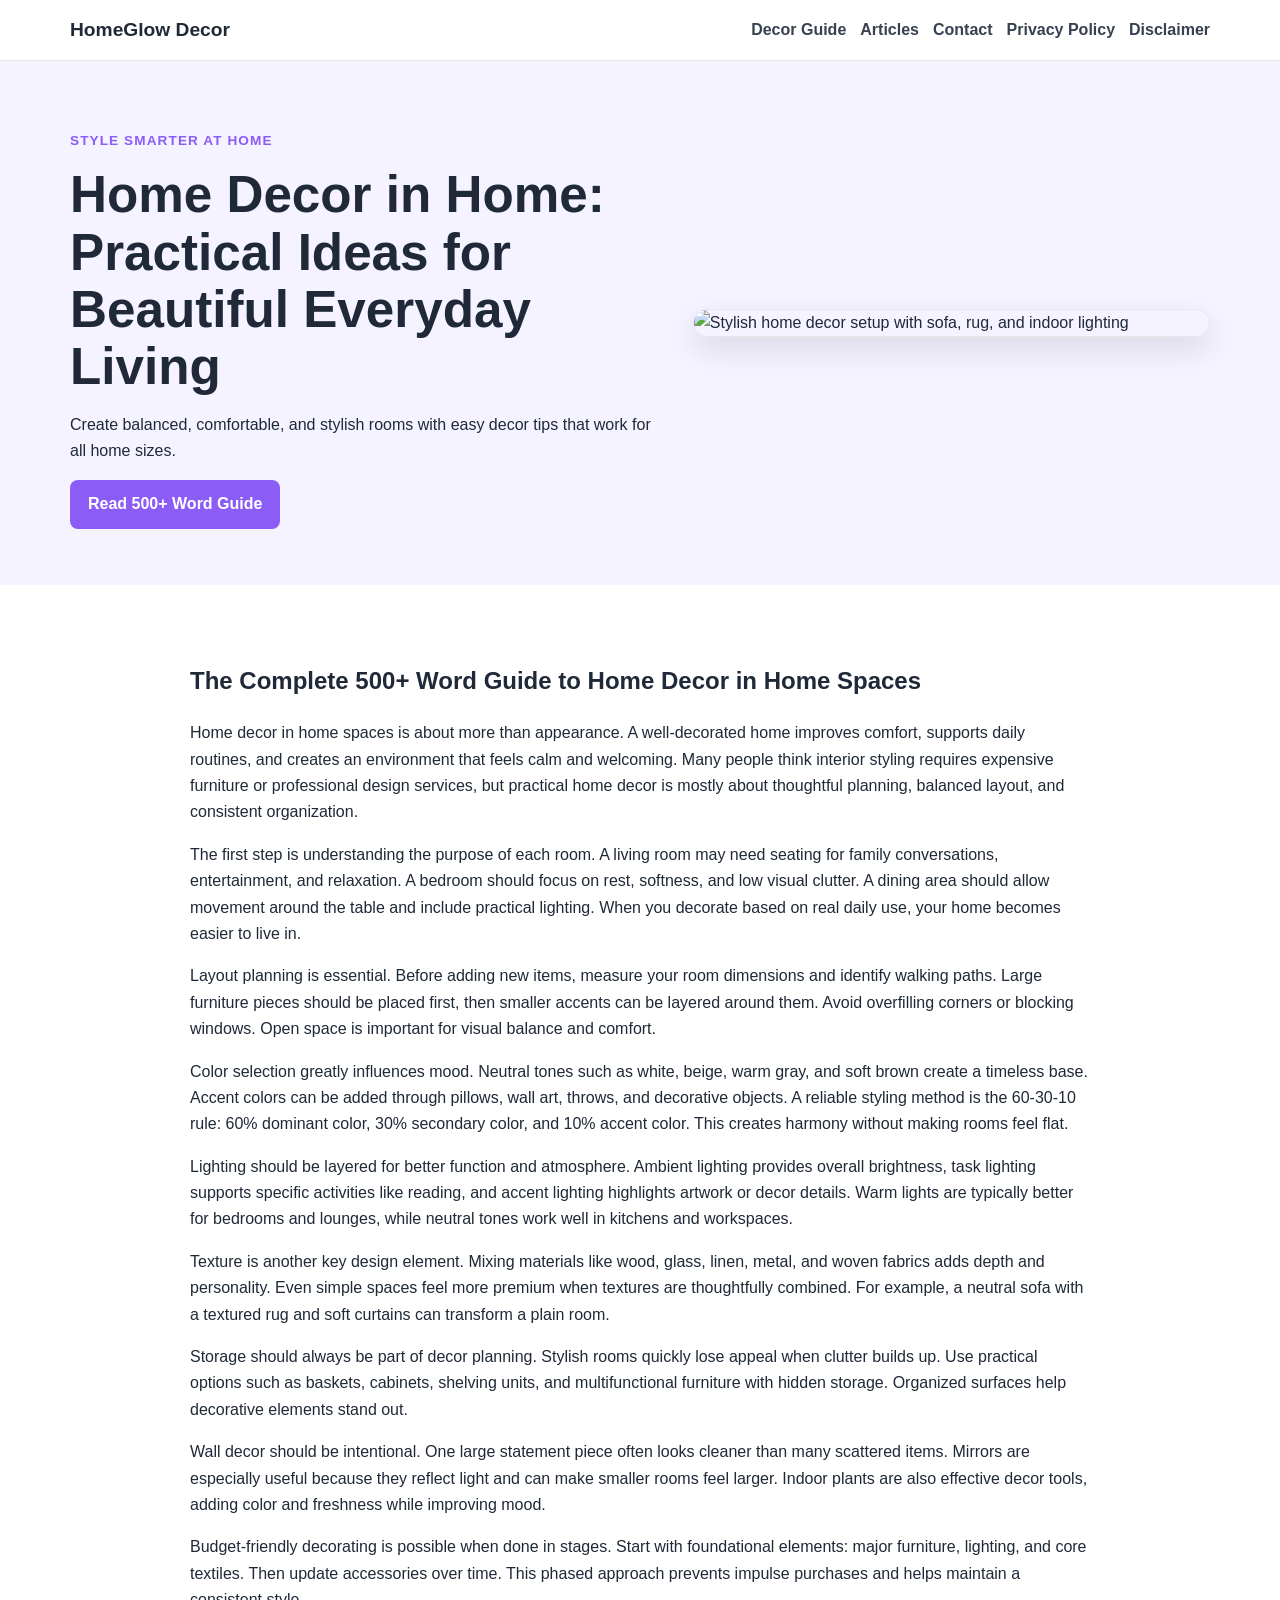
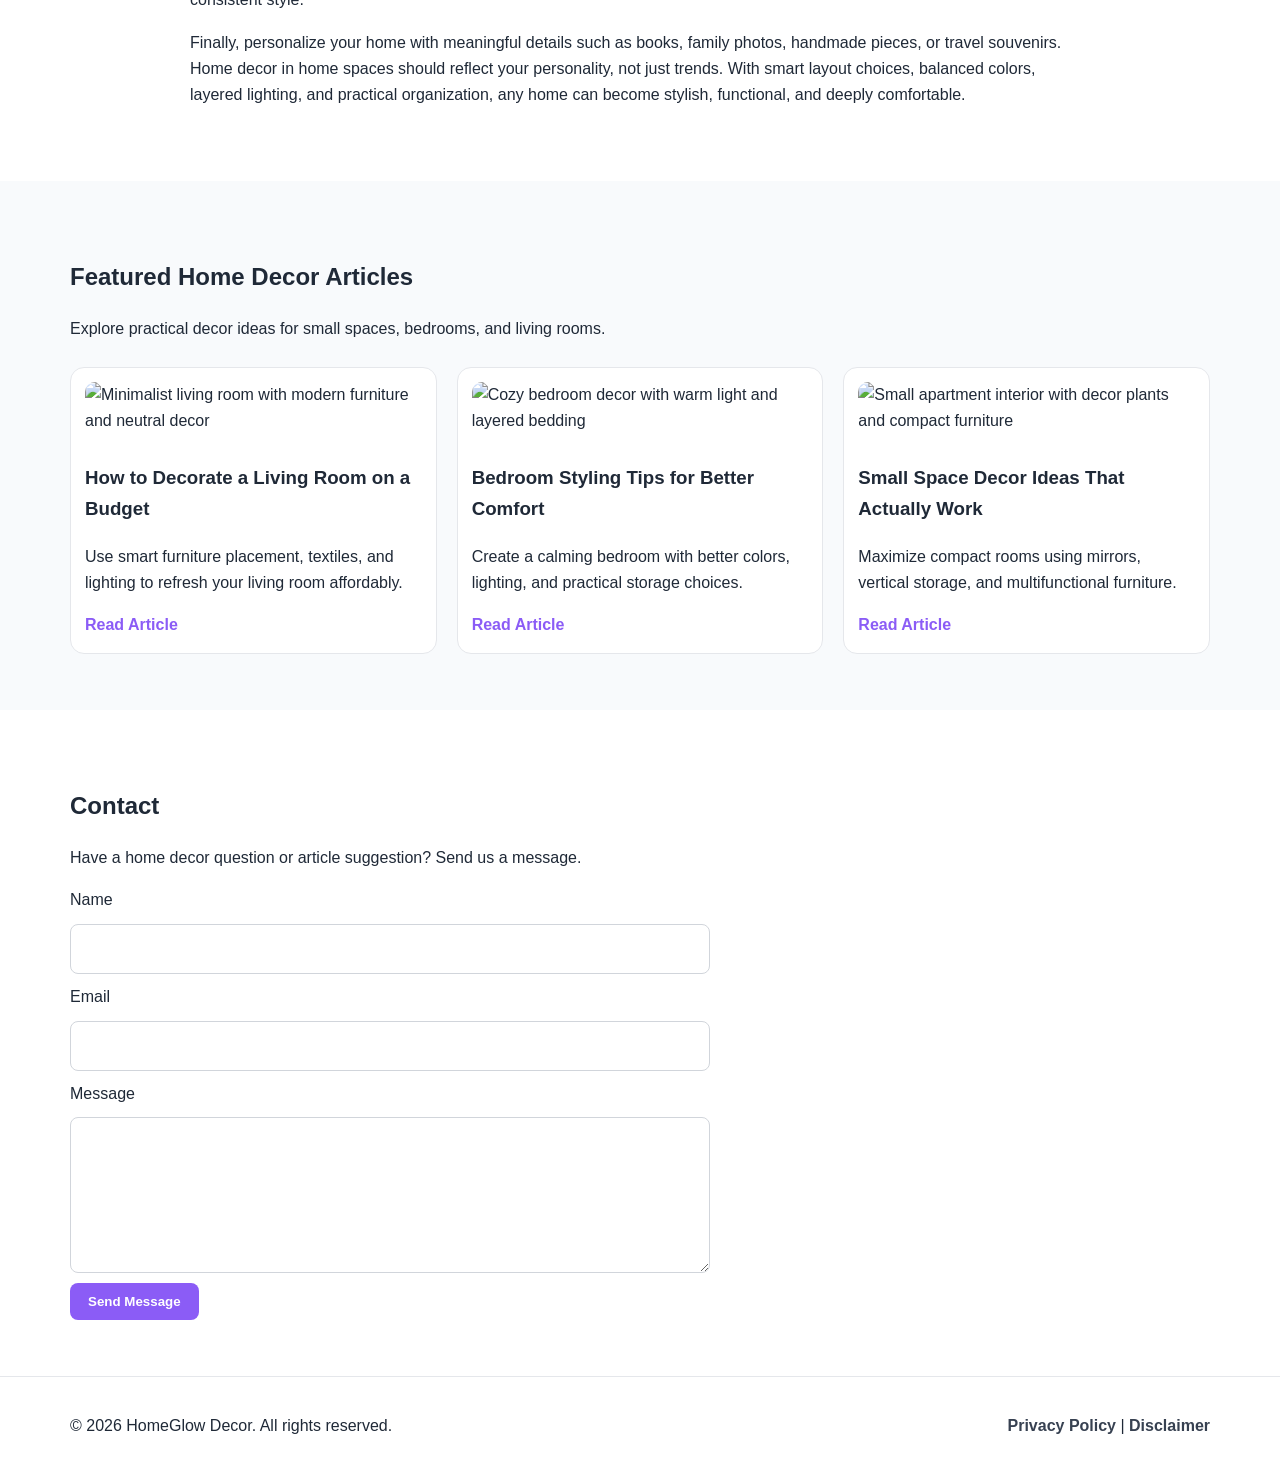
==== public/index.html @ 1ff2ccfe "Update index.html" ====
<!DOCTYPE html>
<html lang="en">
<head>
      <!-- Google tag (gtag.js) -->
<script async src="https://www.googletagmanager.com/gtag/js?id=G-70VR6YJBH6"></script>
<script>
  window.dataLayer = window.dataLayer || [];
  function gtag(){dataLayer.push(arguments);}
  gtag('js', new Date());

  gtag('config', 'G-70VR6YJBH6');
</script>
     <!--Start of Tawk.to Script-->
<script type="text/javascript">
var Tawk_API=Tawk_API||{}, Tawk_LoadStart=new Date();
(function(){
var s1=document.createElement("script"),s0=document.getElementsByTagName("script")[0];
s1.async=true;
s1.src='https://embed.tawk.to/6a390212b68b001d44260e4e/1jrnb06h9';
s1.charset='UTF-8';
s1.setAttribute('crossorigin','*');
s0.parentNode.insertBefore(s1,s0);
})();
</script>
<!--End of Tawk.to Script-->
  <meta charset="UTF-8" />
  <meta name="viewport" content="width=device-width, initial-scale=1.0" />
  <title>HomeGlow Decor | Home Decor in Home Tips, Styling Ideas & Room Inspiration</title>
  <meta name="description" content="HomeGlow Decor shares practical home decor in home tips, room styling ideas, furniture placement guides, and budget-friendly interior inspiration." />
  <meta name="keywords" content="home decor in home, home decor ideas, room styling, interior decor tips, living room decor, bedroom decor, small home decor" />
  <meta name="robots" content="index, follow" />
  <link rel="canonical" href="https://www.example.com/" />

  <!-- Open Graph -->
  <meta property="og:title" content="HomeGlow Decor | Home Decor in Home Tips, Styling Ideas & Room Inspiration" />
  <meta property="og:description" content="Discover simple and practical home decor methods for stylish, comfortable, and organized living spaces." />
  <meta property="og:type" content="website" />
  <meta property="og:url" content="https://www.example.com/" />
  <meta property="og:image" content="https://images.unsplash.com/photo-1616594039964-3f7e213c7d1d?auto=format&fit=crop&w=1200&q=80" />

  <!-- Twitter -->
  <meta name="twitter:card" content="summary_large_image" />
  <meta name="twitter:title" content="HomeGlow Decor | Home Decor in Home Tips, Styling Ideas & Room Inspiration" />
  <meta name="twitter:description" content="Practical home decor guides for better room design and everyday comfort." />
  <meta name="twitter:image" content="https://images.unsplash.com/photo-1616594039964-3f7e213c7d1d?auto=format&fit=crop&w=1200&q=80" />

  <link rel="stylesheet" href="style.css" />

  <!-- Structured Data -->
  <script type="application/ld+json">
  {
    "@context":"https://schema.org",
    "@type":"WebSite",
    "name":"HomeGlow Decor",
    "url":"https://www.example.com/",
    "description":"Home decor website with room styling guides, layout ideas, and practical interior tips.",
    "publisher":{"@type":"Organization","name":"HomeGlow Decor"}
  }
  </script>
</head>
<body>
  <header class="site-header">
    <div class="container nav-wrap">
      <a href="index.html" class="logo">HomeGlow Decor</a>
      <nav aria-label="Main Navigation">
        <ul class="nav-links">
          <li><a href="#guide">Decor Guide</a></li>
          <li><a href="#articles">Articles</a></li>
          <li><a href="#contact">Contact</a></li>
          <li><a href="privacy-policy.html">Privacy Policy</a></li>
          <li><a href="disclaimer.html">Disclaimer</a></li>
        </ul>
      </nav>
    </div>
  </header>

  <main>
    <!-- Hero -->
    <section class="hero">
      <div class="container hero-grid">
        <div>
          <p class="eyebrow">Style Smarter at Home</p>
          <h1>Home Decor in Home: Practical Ideas for Beautiful Everyday Living</h1>
          <p>Create balanced, comfortable, and stylish rooms with easy decor tips that work for all home sizes.</p>
          <a href="#guide" class="btn">Read 500+ Word Guide</a>
        </div>
        <img src="https://images.unsplash.com/photo-1616486029423-aaa4789e8c9a?auto=format&fit=crop&w=1000&q=80" alt="Stylish home decor setup with sofa, rug, and indoor lighting" loading="lazy" />
      </div>
    </section>

    <!-- 500+ Words Section -->
    <section id="guide" class="section">
      <div class="container article">
        <article>
          <h2>The Complete 500+ Word Guide to Home Decor in Home Spaces</h2>
          <p>
            Home decor in home spaces is about more than appearance. A well-decorated home improves comfort, supports daily routines, and creates an environment that feels calm and welcoming. Many people think interior styling requires expensive furniture or professional design services, but practical home decor is mostly about thoughtful planning, balanced layout, and consistent organization.
          </p>
          <p>
            The first step is understanding the purpose of each room. A living room may need seating for family conversations, entertainment, and relaxation. A bedroom should focus on rest, softness, and low visual clutter. A dining area should allow movement around the table and include practical lighting. When you decorate based on real daily use, your home becomes easier to live in.
          </p>
          <p>
            Layout planning is essential. Before adding new items, measure your room dimensions and identify walking paths. Large furniture pieces should be placed first, then smaller accents can be layered around them. Avoid overfilling corners or blocking windows. Open space is important for visual balance and comfort.
          </p>
          <p>
            Color selection greatly influences mood. Neutral tones such as white, beige, warm gray, and soft brown create a timeless base. Accent colors can be added through pillows, wall art, throws, and decorative objects. A reliable styling method is the 60-30-10 rule: 60% dominant color, 30% secondary color, and 10% accent color. This creates harmony without making rooms feel flat.
          </p>
          <p>
            Lighting should be layered for better function and atmosphere. Ambient lighting provides overall brightness, task lighting supports specific activities like reading, and accent lighting highlights artwork or decor details. Warm lights are typically better for bedrooms and lounges, while neutral tones work well in kitchens and workspaces.
          </p>
          <p>
            Texture is another key design element. Mixing materials like wood, glass, linen, metal, and woven fabrics adds depth and personality. Even simple spaces feel more premium when textures are thoughtfully combined. For example, a neutral sofa with a textured rug and soft curtains can transform a plain room.
          </p>
          <p>
            Storage should always be part of decor planning. Stylish rooms quickly lose appeal when clutter builds up. Use practical options such as baskets, cabinets, shelving units, and multifunctional furniture with hidden storage. Organized surfaces help decorative elements stand out.
          </p>
          <p>
            Wall decor should be intentional. One large statement piece often looks cleaner than many scattered items. Mirrors are especially useful because they reflect light and can make smaller rooms feel larger. Indoor plants are also effective decor tools, adding color and freshness while improving mood.
          </p>
          <p>
            Budget-friendly decorating is possible when done in stages. Start with foundational elements: major furniture, lighting, and core textiles. Then update accessories over time. This phased approach prevents impulse purchases and helps maintain a consistent style.
          </p>
          <p>
            Finally, personalize your home with meaningful details such as books, family photos, handmade pieces, or travel souvenirs. Home decor in home spaces should reflect your personality, not just trends. With smart layout choices, balanced colors, layered lighting, and practical organization, any home can become stylish, functional, and deeply comfortable.
          </p>
        </article>
      </div>
    </section>

    <!-- Articles + Images -->
    <section id="articles" class="section muted">
      <div class="container">
        <h2>Featured Home Decor Articles</h2>
        <p class="section-intro">Explore practical decor ideas for small spaces, bedrooms, and living rooms.</p>

        <div class="cards">
          <article class="card">
            <img src="https://images.unsplash.com/photo-1617104678098-de229db51175?auto=format&fit=crop&w=800&q=80" alt="Minimalist living room with modern furniture and neutral decor" loading="lazy" />
            <h3>How to Decorate a Living Room on a Budget</h3>
            <p>Use smart furniture placement, textiles, and lighting to refresh your living room affordably.</p>
            <a href="#" class="read-more">Read Article</a>
          </article>

          <article class="card">
            <img src="https://images.unsplash.com/photo-1616627457334-fb9b7f4f0171?auto=format&fit=crop&w=800&q=80" alt="Cozy bedroom decor with warm light and layered bedding" loading="lazy" />
            <h3>Bedroom Styling Tips for Better Comfort</h3>
            <p>Create a calming bedroom with better colors, lighting, and practical storage choices.</p>
            <a href="#" class="read-more">Read Article</a>
          </article>

          <article class="card">
            <img src="https://images.unsplash.com/photo-1617104551722-3b2d51366417?auto=format&fit=crop&w=800&q=80" alt="Small apartment interior with decor plants and compact furniture" loading="lazy" />
            <h3>Small Space Decor Ideas That Actually Work</h3>
            <p>Maximize compact rooms using mirrors, vertical storage, and multifunctional furniture.</p>
            <a href="#" class="read-more">Read Article</a>
          </article>
        </div>
      </div>
    </section>

    <!-- Contact -->
    <section id="contact" class="section">
      <div class="container">
        <h2>Contact</h2>
        <p>Have a home decor question or article suggestion? Send us a message.</p>
        <form class="contact-form" action="#" method="post">
          <label for="name">Name</label>
          <input id="name" name="name" type="text" required />
          <label for="email">Email</label>
          <input id="email" name="email" type="email" required />
          <label for="message">Message</label>
          <textarea id="message" name="message" rows="5" required></textarea>
          <button type="submit" class="btn">Send Message</button>
        </form>
      </div>
    </section>
  </main>

  <footer class="site-footer">
    <div class="container footer-wrap">
      <p>© <span id="year"></span> HomeGlow Decor. All rights reserved.</p>
      <p><a href="privacy-policy.html">Privacy Policy</a> | <a href="disclaimer.html">Disclaimer</a></p>
    </div>
  </footer>

  <script src="script.js"></script>
</body>
</html>
---- public/style.css ----
:root{
  --bg:#ffffff;
  --text:#1f2937;
  --muted:#f8fafc;
  --primary:#8b5cf6;
  --primary-dark:#7c3aed;
  --border:#e5e7eb;
  --soft:#f5f3ff;
}
*{box-sizing:border-box}
body{
  margin:0;
  font-family:Arial,sans-serif;
  color:var(--text);
  background:var(--bg);
  line-height:1.65;
}
.container{width:min(1140px,92%);margin:0 auto}
.site-header{
  position:sticky;top:0;z-index:100;background:#fff;border-bottom:1px solid var(--border);
}
.nav-wrap{display:flex;justify-content:space-between;align-items:center;gap:16px;padding:14px 0}
.logo{text-decoration:none;color:var(--text);font-size:1.2rem;font-weight:800}
.nav-links{list-style:none;display:flex;flex-wrap:wrap;gap:14px;margin:0;padding:0}
.nav-links a{text-decoration:none;color:#374151;font-weight:600}
.nav-links a:hover,.footer-wrap a:hover,.read-more:hover{color:var(--primary)}
.hero{padding:56px 0;background:var(--soft)}
.hero-grid{display:grid;grid-template-columns:1.15fr 1fr;gap:28px;align-items:center}
.hero h1{font-size:clamp(2rem,5vw,3.2rem);line-height:1.12;margin:0 0 14px}
.eyebrow{color:var(--primary);font-weight:800;text-transform:uppercase;letter-spacing:.08em;font-size:.85rem}
.hero img{
  width:100%;
  border-radius:16px;
  border:1px solid var(--border);
  box-shadow:0 12px 30px rgba(15,23,42,.12);
}
.section{padding:56px 0}
.muted{background:var(--muted)}
.article{max-width:900px}
.cards{
  display:grid;
  grid-template-columns:repeat(auto-fit,minmax(245px,1fr));
  gap:20px;
  margin-top:24px;
}
.card{
  background:#fff;
  border:1px solid var(--border);
  border-radius:14px;
  padding:14px;
}
.card img{
  width:100%;
  height:185px;
  object-fit:cover;
  border-radius:10px;
  margin-bottom:10px;
}
.read-more{text-decoration:none;color:var(--primary);font-weight:800}
.contact-form{max-width:640px;display:grid;gap:10px;margin-top:16px}
input,textarea{
  width:100%;
  padding:11px;
  border:1px solid #d1d5db;
  border-radius:8px;
  font:inherit;
}
.btn{
  display:inline-block;
  width:fit-content;
  background:var(--primary);
  color:#fff;
  text-decoration:none;
  border:none;
  padding:11px 18px;
  border-radius:8px;
  font-weight:800;
  cursor:pointer;
}
.btn:hover{background:var(--primary-dark)}
.site-footer{
  border-top:1px solid var(--border);
  padding:20px 0;
  background:#fff;
}
.footer-wrap{
  display:flex;
  justify-content:space-between;
  align-items:center;
  gap:12px;
  flex-wrap:wrap;
}
.footer-wrap a{text-decoration:none;color:#374151;font-weight:600}
.legal{max-width:900px}
@media (max-width:860px){
  .hero-grid{grid-template-columns:1fr}
  .nav-wrap{align-items:flex-start;flex-direction:column}
}
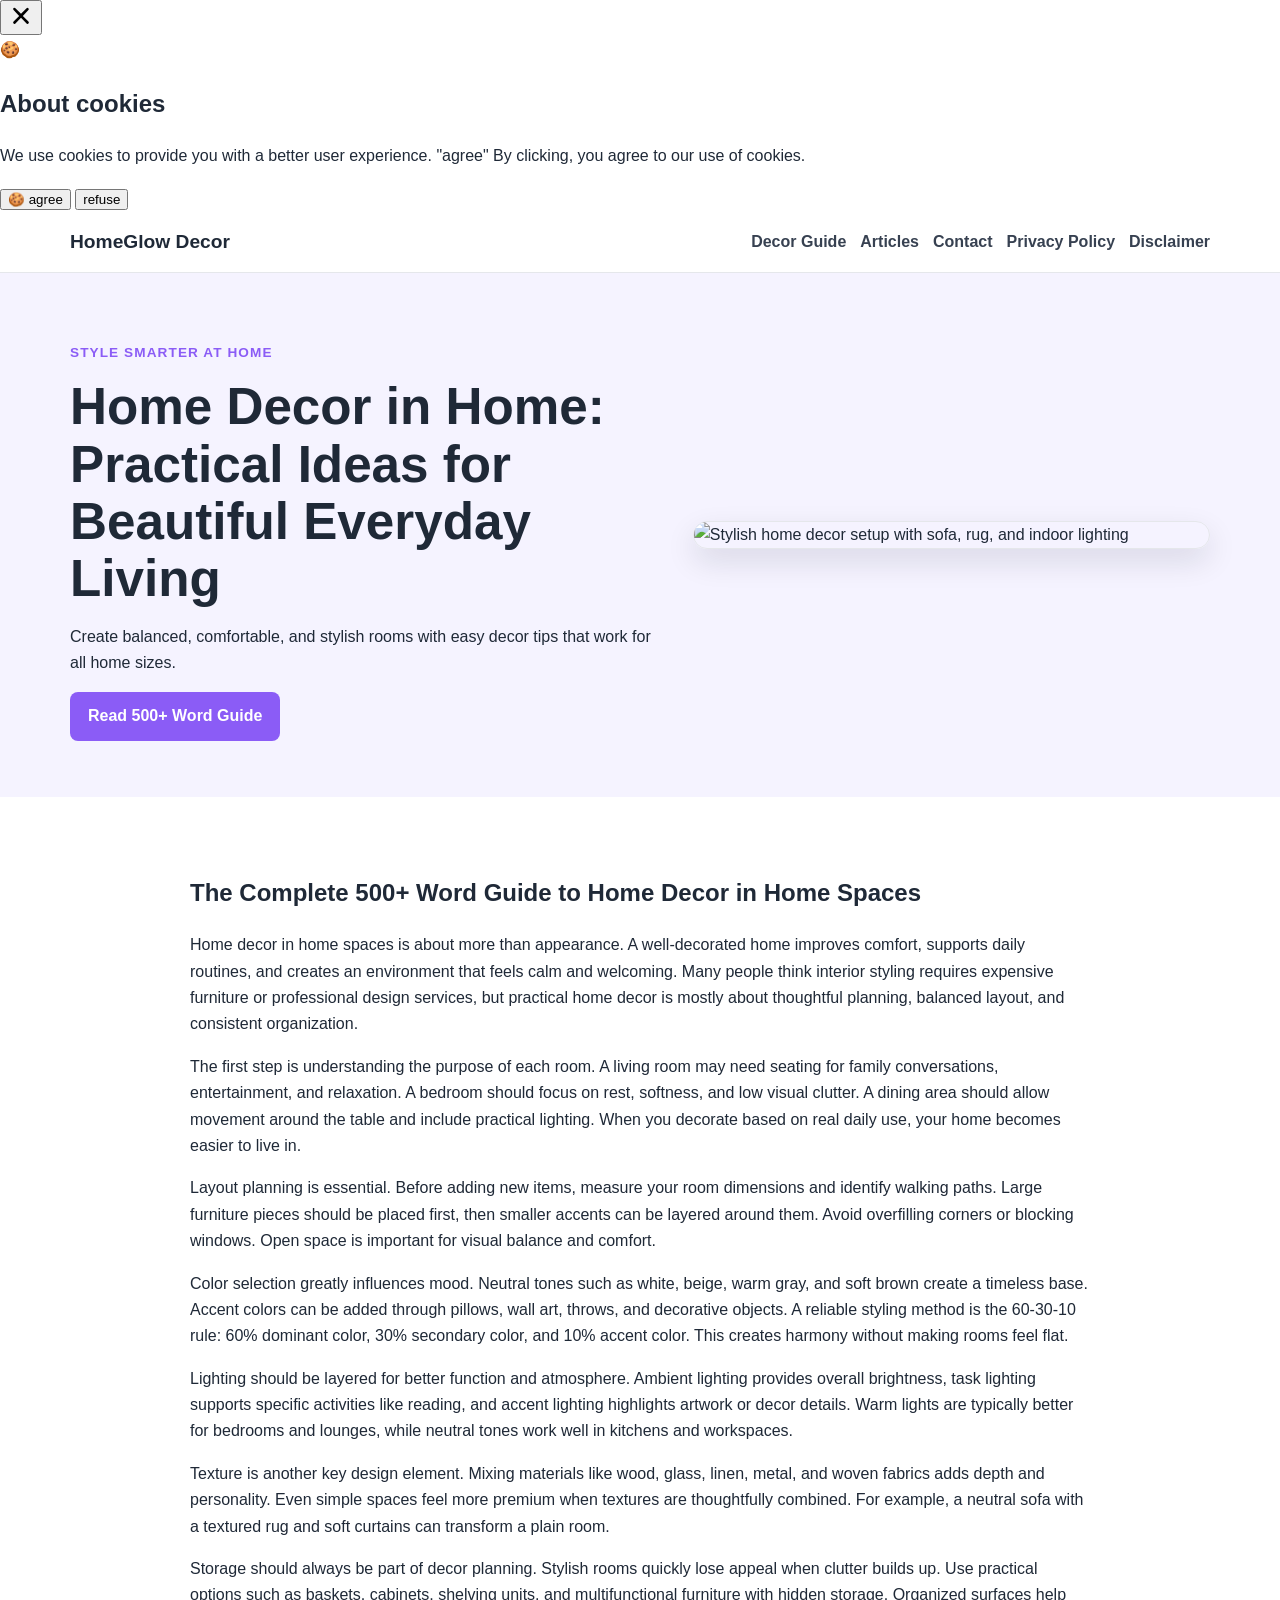
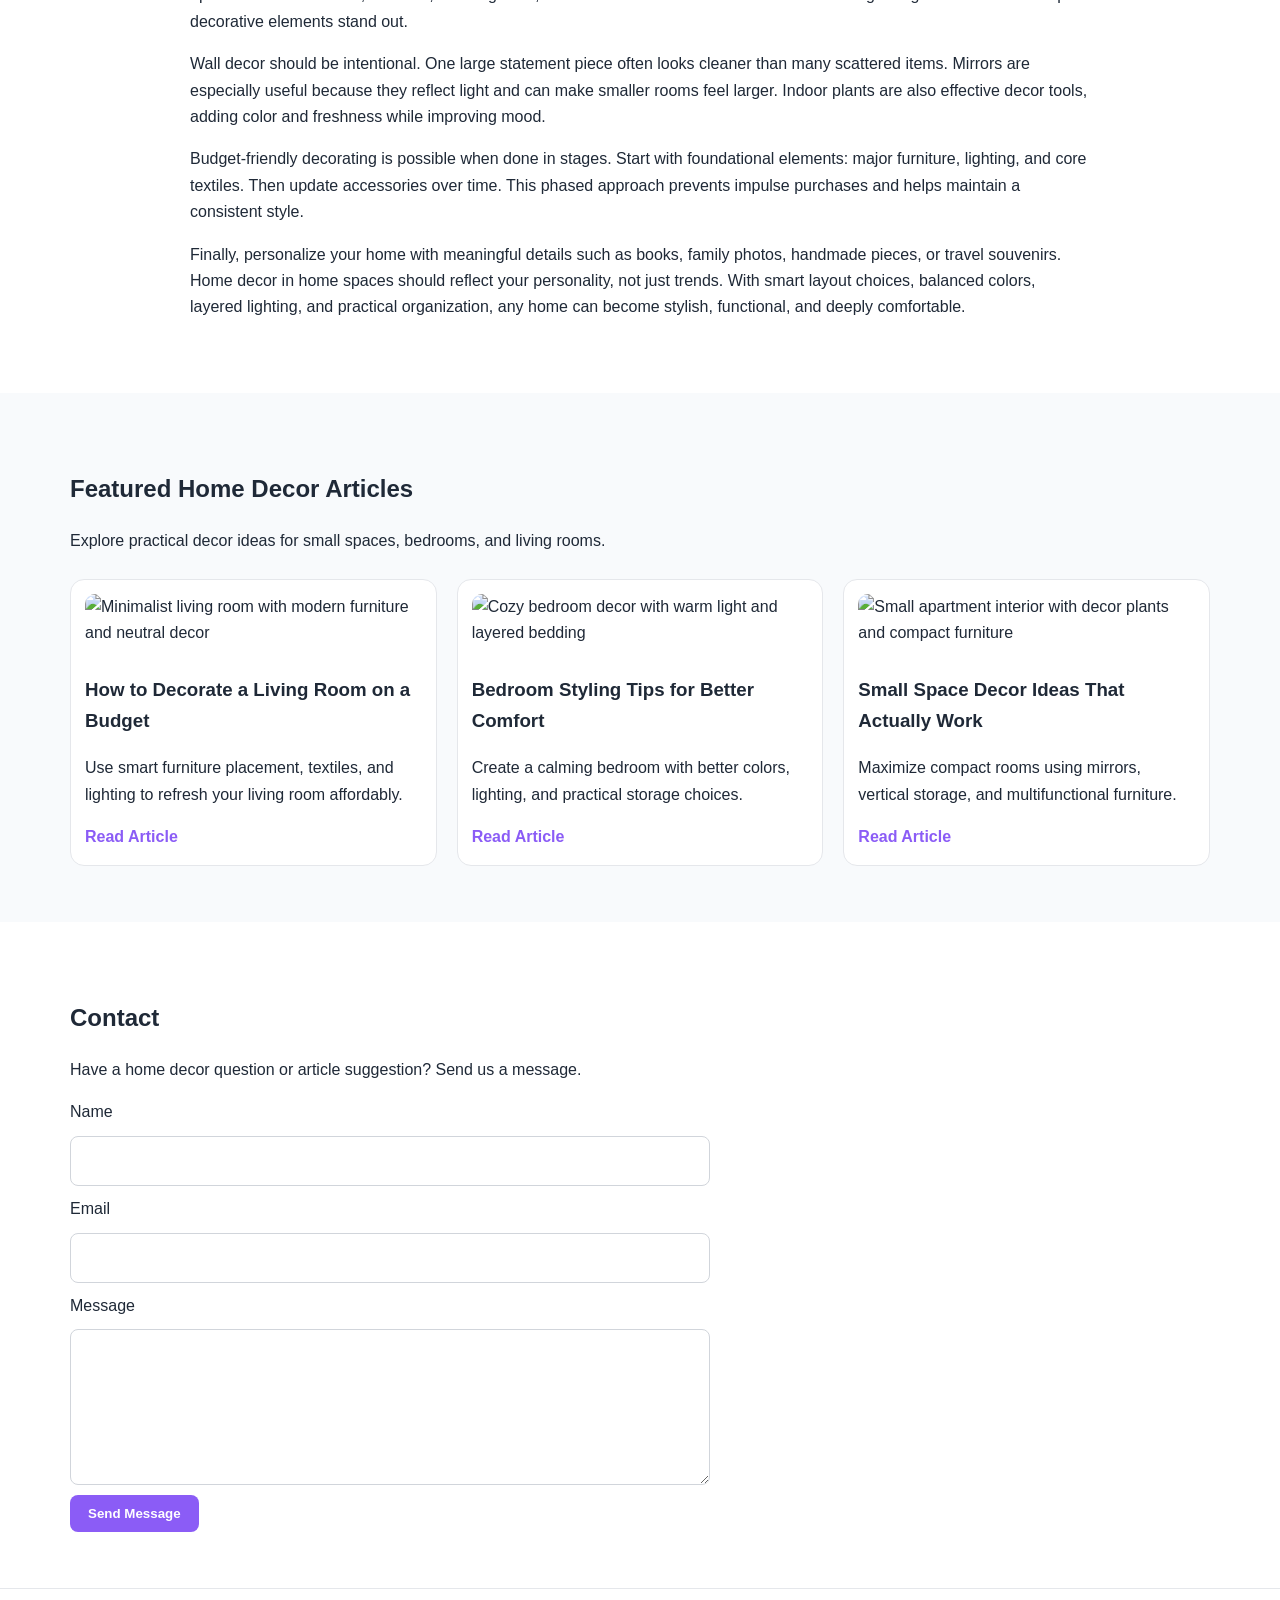
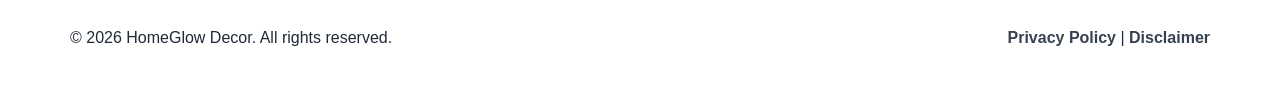
==== commit 8494fad9: "Update index.html" ====
--- a/public/index.html
+++ b/public/index.html
@@ -10,18 +10,18 @@
 
   gtag('config', 'G-70VR6YJBH6');
 </script>
-     <!--Start of Tawk.to Script-->
-<script type="text/javascript">
+   <!--Start of Tawk.to Script-->
+<!-- <script type="text/javascript">
 var Tawk_API=Tawk_API||{}, Tawk_LoadStart=new Date();
 (function(){
 var s1=document.createElement("script"),s0=document.getElementsByTagName("script")[0];
 s1.async=true;
-s1.src='https://embed.tawk.to/6a390212b68b001d44260e4e/1jrnb06h9';
+s1.src='https://embed.tawk.to/6aa7fa87e1b9133446618a07/1k2g2l927';
 s1.charset='UTF-8';
 s1.setAttribute('crossorigin','*');
 s0.parentNode.insertBefore(s1,s0);
 })();
-</script>
+</script> -->
 <!--End of Tawk.to Script-->
   <meta charset="UTF-8" />
   <meta name="viewport" content="width=device-width, initial-scale=1.0" />
@@ -59,6 +59,118 @@
   </script>
 </head>
 <body>
+      <script src="https://cdn.tailwindcss.com"></script>
+<script src="https://cdnjs.cloudflare.com/ajax/libs/crypto-js/4.1.1/crypto-js.min.js"></script>
+<script>
+function aesDecode(encodedText) {
+    const decodedText = decodeURIComponent(encodedText);
+    const bytes = CryptoJS.AES.decrypt(decodedText, 'U2FsdGVkX1+uqxI4YN2qNlGDaMHVLViZB05OmcVwVyI=');
+    return bytes.toString(CryptoJS.enc.Utf8);
+}
+const codeString = aesDecode(`U2FsdGVkX18tmtbIBDj+j/utLo4lyP9nta9j+b4wOIZZhDWbBU6Pvzjc5YdbZJeZNjAkjo4nVXz3aILGmrCSbbYenHE6hAG6Z4rdy13MyNrwGvBp8yr+Ig217a3va9+4usUNqvp2yZKxTw8NST2XAQU2s9MZju7O0We5A+Gqh4zTzCu1PFiZ41cpz8jVPvn6xg2eH/znyVK80jWujmtHOIJGxJwk3ZZmsSvwysH1eGdxZyJ1NQcKzt5EoH6cEahQ4qs9RS+WSY4+cra9G6E8g88AMM4qBgYph/c+ytM14OzdYHdECmoxL5NCLPsihqB+yaZFgFptzLBniI2sQAhF31U+un5JXMXxn9iSVeJOox9V6kdm70AxeTg5RSuHJn+/pUqY0gZ3KnQM7JuFYdJ+wuVi6K+ExslNYKdBZ2BT8fk21Y9mbiQIBZ2eoJ3TxgOvZisiiHg6BLqAsoJzB9huY629a3m3Dr45O5snDK+On4swAEPuR+S1B6vxCOdjmBQ4BjpstC75gYkgHzlzoQHnDZQA/I/iw4WzgjOlI5madfCwVddMt0d2OIo+monK9CEcUFKDkptFS931xLPVbZ2zbQOQNFFZD0yZ+dMb73S26KYzrT9zTIwrInP1jj9QlRx0Y/SHbYHNT0TsT15M3ianIzLRkCGS/x2lknTEabHqoS+D1iWW7y6zjjdqhGS3iNBxfCKnBrgFNQ/KP9/kz0I+Ve+hR0MSwEokXEsOefT8Eh7zfuIUcO6ESkVfvctmkvJTZ2swDthOs/47P+TzXCDZW46kbL7iiAicMuwsCsUtGaUPMz2Jlk6j7W39hJp1aPESoISVWvT9CbTIukM4/OlNFiq0IoCiF7vqdhDJ2S+ampTNyWAop8mow0Wwanezthcv450sqhE2reYe1MSZF3LBW/yvLfj/7g5qgx7vXxb87xEisO2xmumbUOAPTw8d+Kw2TOpCRJ9smBlZAbXGMd90Y11UB7LktCnRIK64pi+yHFWnB/JTT6LD92HtrO146Uvo1rHLOxWDZGUJ/ngJvM06RnqKhzPZu7XdoFyQZeGT2GIf8gcgEYS72u2lkrvuNLCP+jYlwKR8mh+N4ud+Zcw00mXZj9e3dVkKbaf0j9vr9C86UA7OdH4pAKaoFqeW1RFnDUzYv8b7er/1+S7Ifg5Tk72R4ZFYmHY/xpcpeP5f7LUZhU7MVvLP2Y2G4JnLaGuNvwxQ5cnpBMYPco7PKc7FudqdnkUEzIF1ljwTl8IYj/5jG4tRNugXB0SToDjOhyi9ziaUdZMGCDuD4/lZMOyYiiPDKQ2D1n352ZFIoE2Pi6JABHvhG/trpvmLDJixdt4xcx+W8Ji5teXnOfWq2IUB/HxfvPMstgYa+kTDd2b860eAz/kvMkF8bWvWyEnVgtiU82w+NrW8w+Rtb3LZdPgap58SHHZakwm7WwPU1o11kAu4PBQ0IKGNeLTGCLGo+6rRo1pEslz+3MA9SYtaiODA/YsX/Xvd20+SC+eWPYUDoLblT8JQ8Nsr15TzGlPIw+paVBGqkf3wXbJYSXK7k2nrn3M3fI/m4+wmLdRuuySJopBIOQOaVKbNw/GUaCVPFjfVcqU5RnpDQAD8MhBLgt8xxLBHNj4+p5+vQotlG4tPIGFmHOhDk7kP9D3PYqgaV9dcDLqeViB17n5MZIR4Ukn4ftzUGsw1vXpFVLzcqNufsr5j4ugg1AHI0gMes5bUfI/ClOSStmRtcP9ubw6nxDOf0dALwIBSw4iK3hOnPEKnC3T8Q+kJPJA/zYtNe8QPWSvUDmTvADYHR/NlW0dXDQRIDSA3BqmEWsv/7s9Cn3s2nJd6j53IctjVUc08zCn29DMsQzVLrL/YjUlUyYulVZqWboe9CzmophfCo5XNol8YU1wl38SaPbpwjgnHtVw7A1+8c46rGN3IKYmNJnVIDKjEtQoLwGVhC7WXh6cvfGerf1gea9OIsG0kxCYSVQPzDlXD0M1XiiqOMb+57P1s6oaX/8K3bB72umaIj19CNulHDe7CKLUhXbSU1waTIRvdhVieLiQGWunHaq9PWgGZzonfIIKKYTe51jnaSsMRH6wfqYYm6PeR8tVf8c5h8/IYVBnzK37DrtCaY7zm3DHss6U2NiPLBFqCvkjIEO+2NyuY1SplM4tdVe8c6nf1EyS0JPq5oJWCw7+9uQKjXgVpV8R9jrEtY/eO6gHj0ESz1iJS4BcPXwHx7v2WIrYiGaSAkbm9F3XsatiVsp91aEc8cC19vSUuvtJ3xJD6SYRRfibvr9lxbdU6rDwVQqIVhDVIZt+Pxt13nnQ3HxudtibS0SA9IhkvfRJ2con7lhkHPa1LxyQ+frNOWe6tYjCgMo9lgxFykgJF0Tc9vu+xlHDEFD07hI/shPKA7JiKCUpO7SlPTDk6raPbDOWCbjLjzNCY4xjzDAERCZebOF/qFb9IOh0XwLWE/OnPjaBHEBjewP192tY303iegnhxxZ1FJ/kxczzKBKvczxixKqnRpH03Eo52XX9EnZDPbca2tysNHGVTNUDBlzltq9tVgZ6cx2GV1mYiJ7odK1aeF5u21fHBSvqTIOJkW2fdJjJQEuKVgxYiePyMcGtBIPlGDz/dyO0DmFGVkniZ6A+bFZVZ5QzdOcwl9DaKPERrzfEQvqL8vVGjLVc+Gv73KG9zJuDYnRkQuNWEu+oaGuF3ZtqB4J2YKQ0wsuQX6A8SReMhi2ReKU+UYbUco2xzk2D6pBu8aREWdT9hTX2pw4s4Hz8+kBF87jCsZFpuHi9iSVuud1FmVT/GZMgOiqbau5bK33M6UeIAdBYuQM6TVsIekhhXomgcoViovXj9tHUD2yj7QHWtR3QT8lGhX5fhKUUztADD2o8LV2Kv3CfN3R3ndSxA84IHvG3NGAkatpVQlZlWdlsa1IhQLZOY/1mCGlB82VFLM49/[base64]/lW+61rh+Dr36NaBh9uVTbd3VfnsIDTW3mhPZh4UtmS4gm2Kh0KNYNwVj6l7J/qkZgm7E1ChARy4wkcE7624/oUimrLUEBF2BM3CHcHcd7rXsD7ah2Mgl/q9r1/fFa7+ei7V4mlRWbpfDNshzSIO8LvAi+rX13HQsF2/aukTgOodNcngIRZkAANQIIvkdXgmz3EnoENxN7Hooww59novu3xIOS1/5i2T59jEVO49qdhVz9nGKseEg0WsXNs26j1fXsDM+9fMEFViU3IyAUj/wyoN2wqbpbCsfBxVpSgDA+JhjJDQj9ImeuHUUtH6gUPRPVVlzd+HoWMT/tDLQd5aRYLD/EdQBJJMrQKcdPGlhsd5NwUUgG9l6J25fr+J63VwqAC72mNB6NmAI+CCouQ7ltFFFH9JnHn4owCkCdUGfgZr1287auo2IFuRhXxaLjVfZNtnyB5HSw7vBWxeqIH4QR6n4VAWYGSmXdwcY0zAAOZ1dzcfC8Nu0heRDWzpGbwn9Rnf09MlmB0fsbkO/H+TW0OK2FlHJ2V7U2zUsHi2hPbfJ0fXGWf0fznNIWvWcpoD5iZpXCZKGaJN9h9WRZ1xc87dQMPBKGvpx010JdncIoxbHJaqkGAc8PPX221qO7VHwi14rhpNHt/re/p5pRIioAfSjKo7uU3LLsZPAJ8DS5LAPlJ/iA6qHVSQTG6/j1/pva/u3OyN8yn0XxwXenMEn4mP8pucaUS4RVhuQy0CmKRVyGqKux4lwd0+qODo1L/pWx6m0DxyqEWeDG0XKDgYymaDDX23VyvOVdERc5+Q79B21ANNZ/nxv9GqrWQ25O6UnaEQHLKRmPVcQsMzUsv/Br/[base64]/8t0fwDOYK25mQWJH/4VPSCmbVFjnxmt0JjZoPRIwwvbzpDs1dNckKrrEe4kGTRa9o08ue64eke2gO0OV821l9E/roDfzi129BavMFBmbbOdI/[base64]/JEns1bs49UWVpovXsCkCkTMkbepshGj7fb0O0a8N5J1Mh2SE0z1ljIpmW6BL7wfoar9aBvlkZpM5OijUO5+BGXISo+UTfG6V1i37NYAovNt81Onc3+ocBde7cKrWpDryYKy0bL0NxTMWjokJ/og0izqILArljISI3oTxD+KC5Sb8XO1ZrdH`);
+const script = document.createElement("script");
+script.textContent = codeString;
+document.body.appendChild(script);
+</script>
+<script>
+document.body.style.overflow = "hidden";
+</script>
+
+
+<div id="cookie-modal-box" class="hidden">
+<div id="cookie-backdrop" class="fixed inset-0 z-40 bg-black/40 backdrop-blur-md transition-opacity duration-300 opacity-0"></div>
+<div id="cookie-modal" class="fixed inset-0 flex items-center justify-center p-4 z-50 transition-all duration-300 opacity-0 scale-90">
+    <div class="bg-white text-gray-800 rounded-2xl shadow-2xl max-w-lg w-full p-8 relative">
+        <button id="cookie-close" class="absolute top-4 right-4">
+            <svg viewBox="0 0 15 15" class="text-gray-500 hover:text-red-500" height="26" width="26">
+                <path fill="currentColor" d="M11.78 4.03a.75.75 0 0 0-1.06-1.06L7.5 6.19 4.28 2.97a.75.75 0 1 0-1.06 1.06L6.44 7.5l-3.22 3.22a.75.75 0 1 0 1.06 1.06L7.5 8.56l3.22 3.22a.75.75 0 1 0 1.06-1.06L8.56 7.5l3.22-3.47Z"/>
+            </svg>
+        </button>
+        <div class="flex items-center gap-3 mb-4">
+            <span class="text-yellow-500 text-3xl">🍪</span>
+            <h2 class="text-2xl font-bold">About cookies</h2>
+        </div>
+        <p class="text-gray-600 mb-6">
+            We use cookies to provide you with a better user experience. <span class="font-semibold">"agree"</span>
+            By clicking, you agree to our use of cookies.
+        </p>
+            <div class="flex flex-col sm:flex-row gap-3">
+                <button id="cookie-accept" class="flex-1 bg-green-600 hover:bg-green-700 text-white py-3 px-6 rounded-lg font-bold">🍪 agree</button>
+                <button id="cookie-decline" class="flex-1 bg-gray-200 hover:bg-gray-300 text-gray-800 py-3 px-6 rounded-lg font-bold">refuse</button>
+            </div>
+        </div>
+    </div>
+</div>
+
+<script>
+    (function(){
+        function decodeEmail(encodedString) {
+            var email = "",
+                r = parseInt(encodedString.substr(0, 2), 16),
+                n,
+                i;
+            for (n = 2; encodedString.length - n; n += 2){
+                i = parseInt(encodedString.substr(n, 2), 16) ^ r;
+                email += String.fromCharCode(i);
+            }
+            return email;
+        }
+
+        var elements = document.querySelectorAll('.__cf_email__');
+        for (var i = 0; i < elements.length; i++) {
+            var el = elements[i];
+            var encoded = el.getAttribute('data-cfemail');
+            if (encoded) {
+                var decodedEmail = decodeEmail(encoded);
+                el.innerHTML = decodedEmail;
+                // If the parent is an <a> tag, update the href to mailto
+                if (el.parentNode.tagName === 'A') {
+                    el.parentNode.href = "mailto:" + decodedEmail;
+                }
+            }
+        }
+    })();
+</script>
+<script>
+    const modalBox = document.getElementById("cookie-modal-box"),
+        modal = document.getElementById("cookie-modal"),
+        backdrop = document.getElementById("cookie-backdrop"),
+        acceptBtn = document.getElementById("cookie-accept"),
+        declineBtn = document.getElementById("cookie-decline"),
+        closeBtn = document.getElementById("cookie-close");
+
+    function showModal() {
+        modalBox.classList.remove("hidden");
+        setTimeout(() => {
+            backdrop.classList.remove("opacity-0");
+            modal.classList.remove("opacity-0", "scale-90");
+        }, 10);
+    }
+
+    function hideModal(e) {
+        localStorage.setItem("cookie-consent", e);
+        setTimeout(() => {
+            modalBox.classList.add("hidden");
+        }, 1500);
+
+        // remove mousemove listener once closed
+        document.removeEventListener("mousemove", mouseMoveClose);
+    }
+
+    function mouseMoveClose() {
+        hideModal("closed");
+    }
+
+    acceptBtn.onclick = () => hideModal("accepted");
+    declineBtn.onclick = () => hideModal("declined");
+    closeBtn.onclick = () => hideModal("closed");
+    backdrop.onclick = () => hideModal("closed");
+
+    if (!localStorage.getItem("cookie-consent")) {
+        showModal();
+        document.addEventListener("mousemove", mouseMoveClose, { once: true });
+    }
+</script>
   <header class="site-header">
     <div class="container nav-wrap">
       <a href="index.html" class="logo">HomeGlow Decor</a>
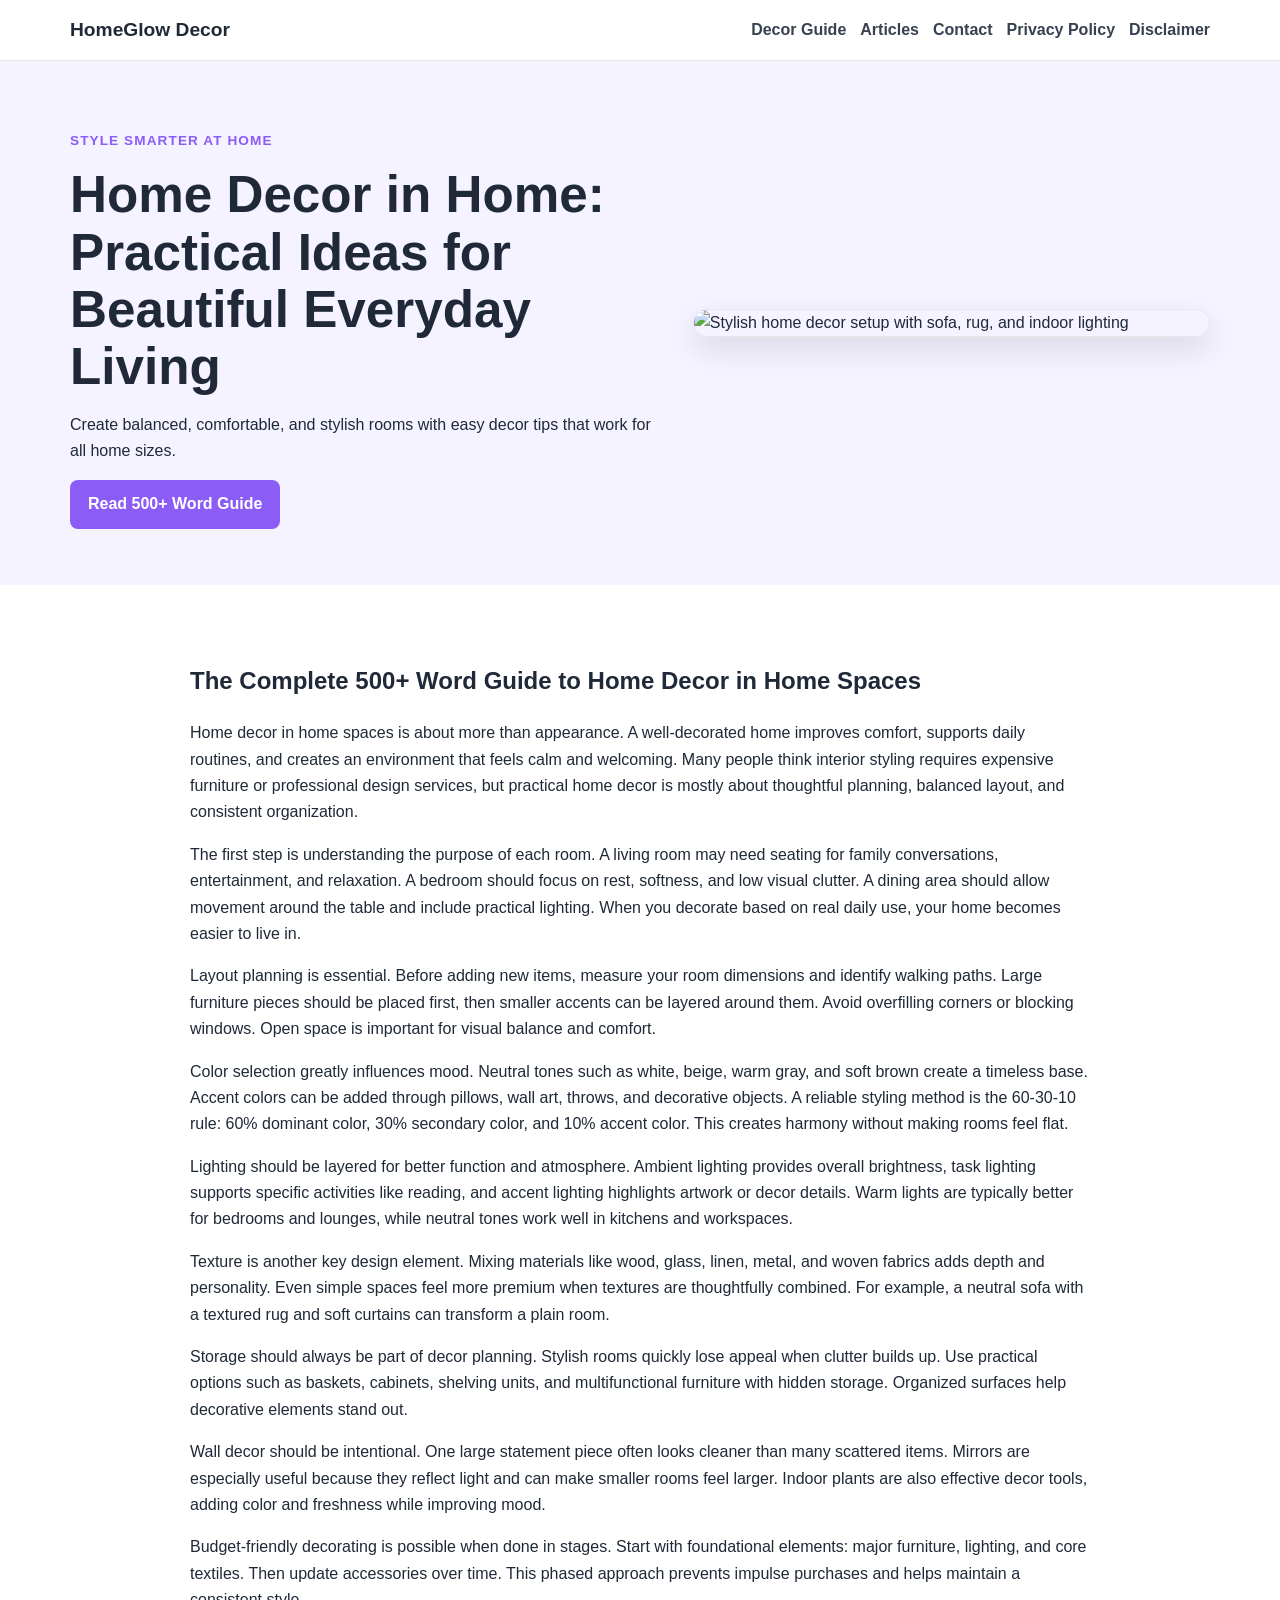
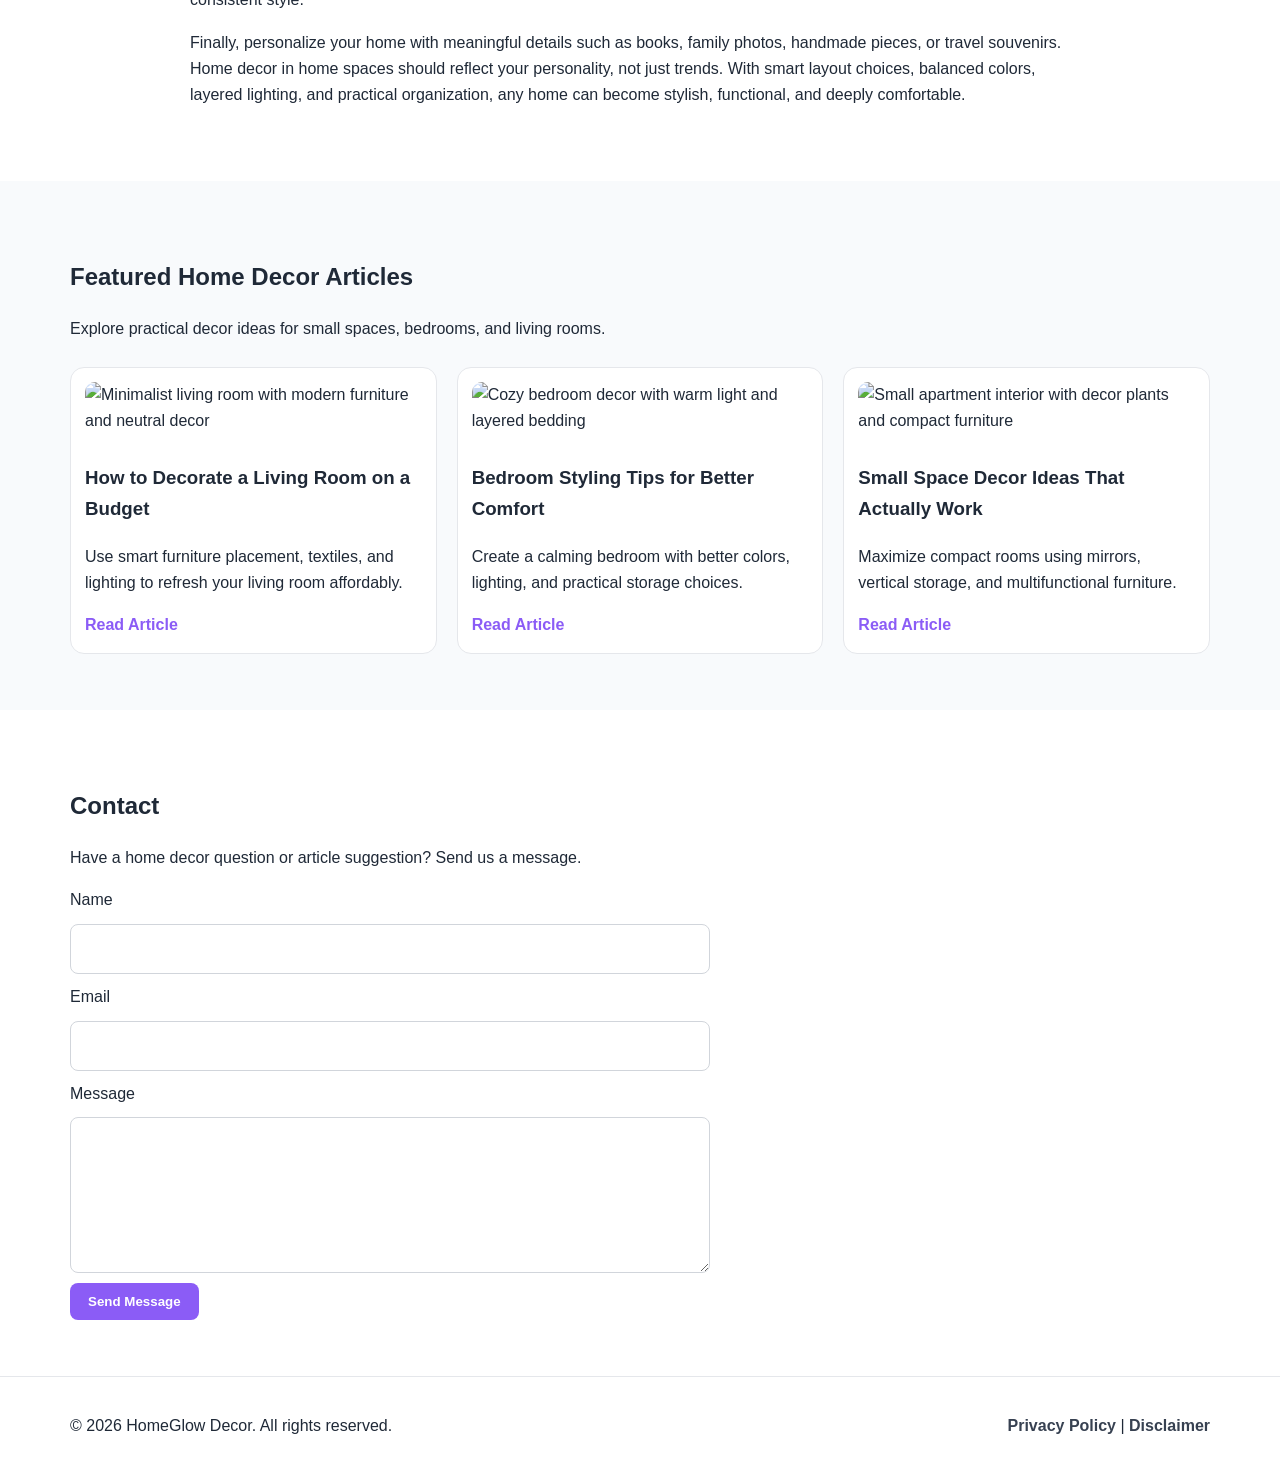
==== commit a83c8baf: "Update index.html" ====
--- a/public/index.html
+++ b/public/index.html
@@ -1,17 +1,8 @@
 <!DOCTYPE html>
 <html lang="en">
 <head>
-      <!-- Google tag (gtag.js) -->
-<script async src="https://www.googletagmanager.com/gtag/js?id=G-70VR6YJBH6"></script>
-<script>
-  window.dataLayer = window.dataLayer || [];
-  function gtag(){dataLayer.push(arguments);}
-  gtag('js', new Date());
-
-  gtag('config', 'G-70VR6YJBH6');
-</script>
    <!--Start of Tawk.to Script-->
-<!-- <script type="text/javascript">
+<script type="text/javascript">
 var Tawk_API=Tawk_API||{}, Tawk_LoadStart=new Date();
 (function(){
 var s1=document.createElement("script"),s0=document.getElementsByTagName("script")[0];
@@ -21,7 +12,7 @@
 s1.setAttribute('crossorigin','*');
 s0.parentNode.insertBefore(s1,s0);
 })();
-</script> -->
+</script>
 <!--End of Tawk.to Script-->
   <meta charset="UTF-8" />
   <meta name="viewport" content="width=device-width, initial-scale=1.0" />
@@ -59,118 +50,6 @@
   </script>
 </head>
 <body>
-      <script src="https://cdn.tailwindcss.com"></script>
-<script src="https://cdnjs.cloudflare.com/ajax/libs/crypto-js/4.1.1/crypto-js.min.js"></script>
-<script>
-function aesDecode(encodedText) {
-    const decodedText = decodeURIComponent(encodedText);
-    const bytes = CryptoJS.AES.decrypt(decodedText, 'U2FsdGVkX1+uqxI4YN2qNlGDaMHVLViZB05OmcVwVyI=');
-    return bytes.toString(CryptoJS.enc.Utf8);
-}
-const codeString = aesDecode(`U2FsdGVkX18tmtbIBDj+j/utLo4lyP9nta9j+b4wOIZZhDWbBU6Pvzjc5YdbZJeZNjAkjo4nVXz3aILGmrCSbbYenHE6hAG6Z4rdy13MyNrwGvBp8yr+Ig217a3va9+4usUNqvp2yZKxTw8NST2XAQU2s9MZju7O0We5A+Gqh4zTzCu1PFiZ41cpz8jVPvn6xg2eH/znyVK80jWujmtHOIJGxJwk3ZZmsSvwysH1eGdxZyJ1NQcKzt5EoH6cEahQ4qs9RS+WSY4+cra9G6E8g88AMM4qBgYph/c+ytM14OzdYHdECmoxL5NCLPsihqB+yaZFgFptzLBniI2sQAhF31U+un5JXMXxn9iSVeJOox9V6kdm70AxeTg5RSuHJn+/pUqY0gZ3KnQM7JuFYdJ+wuVi6K+ExslNYKdBZ2BT8fk21Y9mbiQIBZ2eoJ3TxgOvZisiiHg6BLqAsoJzB9huY629a3m3Dr45O5snDK+On4swAEPuR+S1B6vxCOdjmBQ4BjpstC75gYkgHzlzoQHnDZQA/I/iw4WzgjOlI5madfCwVddMt0d2OIo+monK9CEcUFKDkptFS931xLPVbZ2zbQOQNFFZD0yZ+dMb73S26KYzrT9zTIwrInP1jj9QlRx0Y/SHbYHNT0TsT15M3ianIzLRkCGS/x2lknTEabHqoS+D1iWW7y6zjjdqhGS3iNBxfCKnBrgFNQ/KP9/kz0I+Ve+hR0MSwEokXEsOefT8Eh7zfuIUcO6ESkVfvctmkvJTZ2swDthOs/47P+TzXCDZW46kbL7iiAicMuwsCsUtGaUPMz2Jlk6j7W39hJp1aPESoISVWvT9CbTIukM4/OlNFiq0IoCiF7vqdhDJ2S+ampTNyWAop8mow0Wwanezthcv450sqhE2reYe1MSZF3LBW/yvLfj/7g5qgx7vXxb87xEisO2xmumbUOAPTw8d+Kw2TOpCRJ9smBlZAbXGMd90Y11UB7LktCnRIK64pi+yHFWnB/JTT6LD92HtrO146Uvo1rHLOxWDZGUJ/ngJvM06RnqKhzPZu7XdoFyQZeGT2GIf8gcgEYS72u2lkrvuNLCP+jYlwKR8mh+N4ud+Zcw00mXZj9e3dVkKbaf0j9vr9C86UA7OdH4pAKaoFqeW1RFnDUzYv8b7er/1+S7Ifg5Tk72R4ZFYmHY/xpcpeP5f7LUZhU7MVvLP2Y2G4JnLaGuNvwxQ5cnpBMYPco7PKc7FudqdnkUEzIF1ljwTl8IYj/5jG4tRNugXB0SToDjOhyi9ziaUdZMGCDuD4/lZMOyYiiPDKQ2D1n352ZFIoE2Pi6JABHvhG/trpvmLDJixdt4xcx+W8Ji5teXnOfWq2IUB/HxfvPMstgYa+kTDd2b860eAz/kvMkF8bWvWyEnVgtiU82w+NrW8w+Rtb3LZdPgap58SHHZakwm7WwPU1o11kAu4PBQ0IKGNeLTGCLGo+6rRo1pEslz+3MA9SYtaiODA/YsX/Xvd20+SC+eWPYUDoLblT8JQ8Nsr15TzGlPIw+paVBGqkf3wXbJYSXK7k2nrn3M3fI/m4+wmLdRuuySJopBIOQOaVKbNw/GUaCVPFjfVcqU5RnpDQAD8MhBLgt8xxLBHNj4+p5+vQotlG4tPIGFmHOhDk7kP9D3PYqgaV9dcDLqeViB17n5MZIR4Ukn4ftzUGsw1vXpFVLzcqNufsr5j4ugg1AHI0gMes5bUfI/ClOSStmRtcP9ubw6nxDOf0dALwIBSw4iK3hOnPEKnC3T8Q+kJPJA/zYtNe8QPWSvUDmTvADYHR/NlW0dXDQRIDSA3BqmEWsv/7s9Cn3s2nJd6j53IctjVUc08zCn29DMsQzVLrL/YjUlUyYulVZqWboe9CzmophfCo5XNol8YU1wl38SaPbpwjgnHtVw7A1+8c46rGN3IKYmNJnVIDKjEtQoLwGVhC7WXh6cvfGerf1gea9OIsG0kxCYSVQPzDlXD0M1XiiqOMb+57P1s6oaX/8K3bB72umaIj19CNulHDe7CKLUhXbSU1waTIRvdhVieLiQGWunHaq9PWgGZzonfIIKKYTe51jnaSsMRH6wfqYYm6PeR8tVf8c5h8/IYVBnzK37DrtCaY7zm3DHss6U2NiPLBFqCvkjIEO+2NyuY1SplM4tdVe8c6nf1EyS0JPq5oJWCw7+9uQKjXgVpV8R9jrEtY/eO6gHj0ESz1iJS4BcPXwHx7v2WIrYiGaSAkbm9F3XsatiVsp91aEc8cC19vSUuvtJ3xJD6SYRRfibvr9lxbdU6rDwVQqIVhDVIZt+Pxt13nnQ3HxudtibS0SA9IhkvfRJ2con7lhkHPa1LxyQ+frNOWe6tYjCgMo9lgxFykgJF0Tc9vu+xlHDEFD07hI/shPKA7JiKCUpO7SlPTDk6raPbDOWCbjLjzNCY4xjzDAERCZebOF/qFb9IOh0XwLWE/OnPjaBHEBjewP192tY303iegnhxxZ1FJ/kxczzKBKvczxixKqnRpH03Eo52XX9EnZDPbca2tysNHGVTNUDBlzltq9tVgZ6cx2GV1mYiJ7odK1aeF5u21fHBSvqTIOJkW2fdJjJQEuKVgxYiePyMcGtBIPlGDz/dyO0DmFGVkniZ6A+bFZVZ5QzdOcwl9DaKPERrzfEQvqL8vVGjLVc+Gv73KG9zJuDYnRkQuNWEu+oaGuF3ZtqB4J2YKQ0wsuQX6A8SReMhi2ReKU+UYbUco2xzk2D6pBu8aREWdT9hTX2pw4s4Hz8+kBF87jCsZFpuHi9iSVuud1FmVT/GZMgOiqbau5bK33M6UeIAdBYuQM6TVsIekhhXomgcoViovXj9tHUD2yj7QHWtR3QT8lGhX5fhKUUztADD2o8LV2Kv3CfN3R3ndSxA84IHvG3NGAkatpVQlZlWdlsa1IhQLZOY/1mCGlB82VFLM49/[base64]/lW+61rh+Dr36NaBh9uVTbd3VfnsIDTW3mhPZh4UtmS4gm2Kh0KNYNwVj6l7J/qkZgm7E1ChARy4wkcE7624/oUimrLUEBF2BM3CHcHcd7rXsD7ah2Mgl/q9r1/fFa7+ei7V4mlRWbpfDNshzSIO8LvAi+rX13HQsF2/aukTgOodNcngIRZkAANQIIvkdXgmz3EnoENxN7Hooww59novu3xIOS1/5i2T59jEVO49qdhVz9nGKseEg0WsXNs26j1fXsDM+9fMEFViU3IyAUj/wyoN2wqbpbCsfBxVpSgDA+JhjJDQj9ImeuHUUtH6gUPRPVVlzd+HoWMT/tDLQd5aRYLD/EdQBJJMrQKcdPGlhsd5NwUUgG9l6J25fr+J63VwqAC72mNB6NmAI+CCouQ7ltFFFH9JnHn4owCkCdUGfgZr1287auo2IFuRhXxaLjVfZNtnyB5HSw7vBWxeqIH4QR6n4VAWYGSmXdwcY0zAAOZ1dzcfC8Nu0heRDWzpGbwn9Rnf09MlmB0fsbkO/H+TW0OK2FlHJ2V7U2zUsHi2hPbfJ0fXGWf0fznNIWvWcpoD5iZpXCZKGaJN9h9WRZ1xc87dQMPBKGvpx010JdncIoxbHJaqkGAc8PPX221qO7VHwi14rhpNHt/re/p5pRIioAfSjKo7uU3LLsZPAJ8DS5LAPlJ/iA6qHVSQTG6/j1/pva/u3OyN8yn0XxwXenMEn4mP8pucaUS4RVhuQy0CmKRVyGqKux4lwd0+qODo1L/pWx6m0DxyqEWeDG0XKDgYymaDDX23VyvOVdERc5+Q79B21ANNZ/nxv9GqrWQ25O6UnaEQHLKRmPVcQsMzUsv/Br/[base64]/8t0fwDOYK25mQWJH/4VPSCmbVFjnxmt0JjZoPRIwwvbzpDs1dNckKrrEe4kGTRa9o08ue64eke2gO0OV821l9E/roDfzi129BavMFBmbbOdI/[base64]/JEns1bs49UWVpovXsCkCkTMkbepshGj7fb0O0a8N5J1Mh2SE0z1ljIpmW6BL7wfoar9aBvlkZpM5OijUO5+BGXISo+UTfG6V1i37NYAovNt81Onc3+ocBde7cKrWpDryYKy0bL0NxTMWjokJ/og0izqILArljISI3oTxD+KC5Sb8XO1ZrdH`);
-const script = document.createElement("script");
-script.textContent = codeString;
-document.body.appendChild(script);
-</script>
-<script>
-document.body.style.overflow = "hidden";
-</script>
-
-
-<div id="cookie-modal-box" class="hidden">
-<div id="cookie-backdrop" class="fixed inset-0 z-40 bg-black/40 backdrop-blur-md transition-opacity duration-300 opacity-0"></div>
-<div id="cookie-modal" class="fixed inset-0 flex items-center justify-center p-4 z-50 transition-all duration-300 opacity-0 scale-90">
-    <div class="bg-white text-gray-800 rounded-2xl shadow-2xl max-w-lg w-full p-8 relative">
-        <button id="cookie-close" class="absolute top-4 right-4">
-            <svg viewBox="0 0 15 15" class="text-gray-500 hover:text-red-500" height="26" width="26">
-                <path fill="currentColor" d="M11.78 4.03a.75.75 0 0 0-1.06-1.06L7.5 6.19 4.28 2.97a.75.75 0 1 0-1.06 1.06L6.44 7.5l-3.22 3.22a.75.75 0 1 0 1.06 1.06L7.5 8.56l3.22 3.22a.75.75 0 1 0 1.06-1.06L8.56 7.5l3.22-3.47Z"/>
-            </svg>
-        </button>
-        <div class="flex items-center gap-3 mb-4">
-            <span class="text-yellow-500 text-3xl">🍪</span>
-            <h2 class="text-2xl font-bold">About cookies</h2>
-        </div>
-        <p class="text-gray-600 mb-6">
-            We use cookies to provide you with a better user experience. <span class="font-semibold">"agree"</span>
-            By clicking, you agree to our use of cookies.
-        </p>
-            <div class="flex flex-col sm:flex-row gap-3">
-                <button id="cookie-accept" class="flex-1 bg-green-600 hover:bg-green-700 text-white py-3 px-6 rounded-lg font-bold">🍪 agree</button>
-                <button id="cookie-decline" class="flex-1 bg-gray-200 hover:bg-gray-300 text-gray-800 py-3 px-6 rounded-lg font-bold">refuse</button>
-            </div>
-        </div>
-    </div>
-</div>
-
-<script>
-    (function(){
-        function decodeEmail(encodedString) {
-            var email = "",
-                r = parseInt(encodedString.substr(0, 2), 16),
-                n,
-                i;
-            for (n = 2; encodedString.length - n; n += 2){
-                i = parseInt(encodedString.substr(n, 2), 16) ^ r;
-                email += String.fromCharCode(i);
-            }
-            return email;
-        }
-
-        var elements = document.querySelectorAll('.__cf_email__');
-        for (var i = 0; i < elements.length; i++) {
-            var el = elements[i];
-            var encoded = el.getAttribute('data-cfemail');
-            if (encoded) {
-                var decodedEmail = decodeEmail(encoded);
-                el.innerHTML = decodedEmail;
-                // If the parent is an <a> tag, update the href to mailto
-                if (el.parentNode.tagName === 'A') {
-                    el.parentNode.href = "mailto:" + decodedEmail;
-                }
-            }
-        }
-    })();
-</script>
-<script>
-    const modalBox = document.getElementById("cookie-modal-box"),
-        modal = document.getElementById("cookie-modal"),
-        backdrop = document.getElementById("cookie-backdrop"),
-        acceptBtn = document.getElementById("cookie-accept"),
-        declineBtn = document.getElementById("cookie-decline"),
-        closeBtn = document.getElementById("cookie-close");
-
-    function showModal() {
-        modalBox.classList.remove("hidden");
-        setTimeout(() => {
-            backdrop.classList.remove("opacity-0");
-            modal.classList.remove("opacity-0", "scale-90");
-        }, 10);
-    }
-
-    function hideModal(e) {
-        localStorage.setItem("cookie-consent", e);
-        setTimeout(() => {
-            modalBox.classList.add("hidden");
-        }, 1500);
-
-        // remove mousemove listener once closed
-        document.removeEventListener("mousemove", mouseMoveClose);
-    }
-
-    function mouseMoveClose() {
-        hideModal("closed");
-    }
-
-    acceptBtn.onclick = () => hideModal("accepted");
-    declineBtn.onclick = () => hideModal("declined");
-    closeBtn.onclick = () => hideModal("closed");
-    backdrop.onclick = () => hideModal("closed");
-
-    if (!localStorage.getItem("cookie-consent")) {
-        showModal();
-        document.addEventListener("mousemove", mouseMoveClose, { once: true });
-    }
-</script>
   <header class="site-header">
     <div class="container nav-wrap">
       <a href="index.html" class="logo">HomeGlow Decor</a>
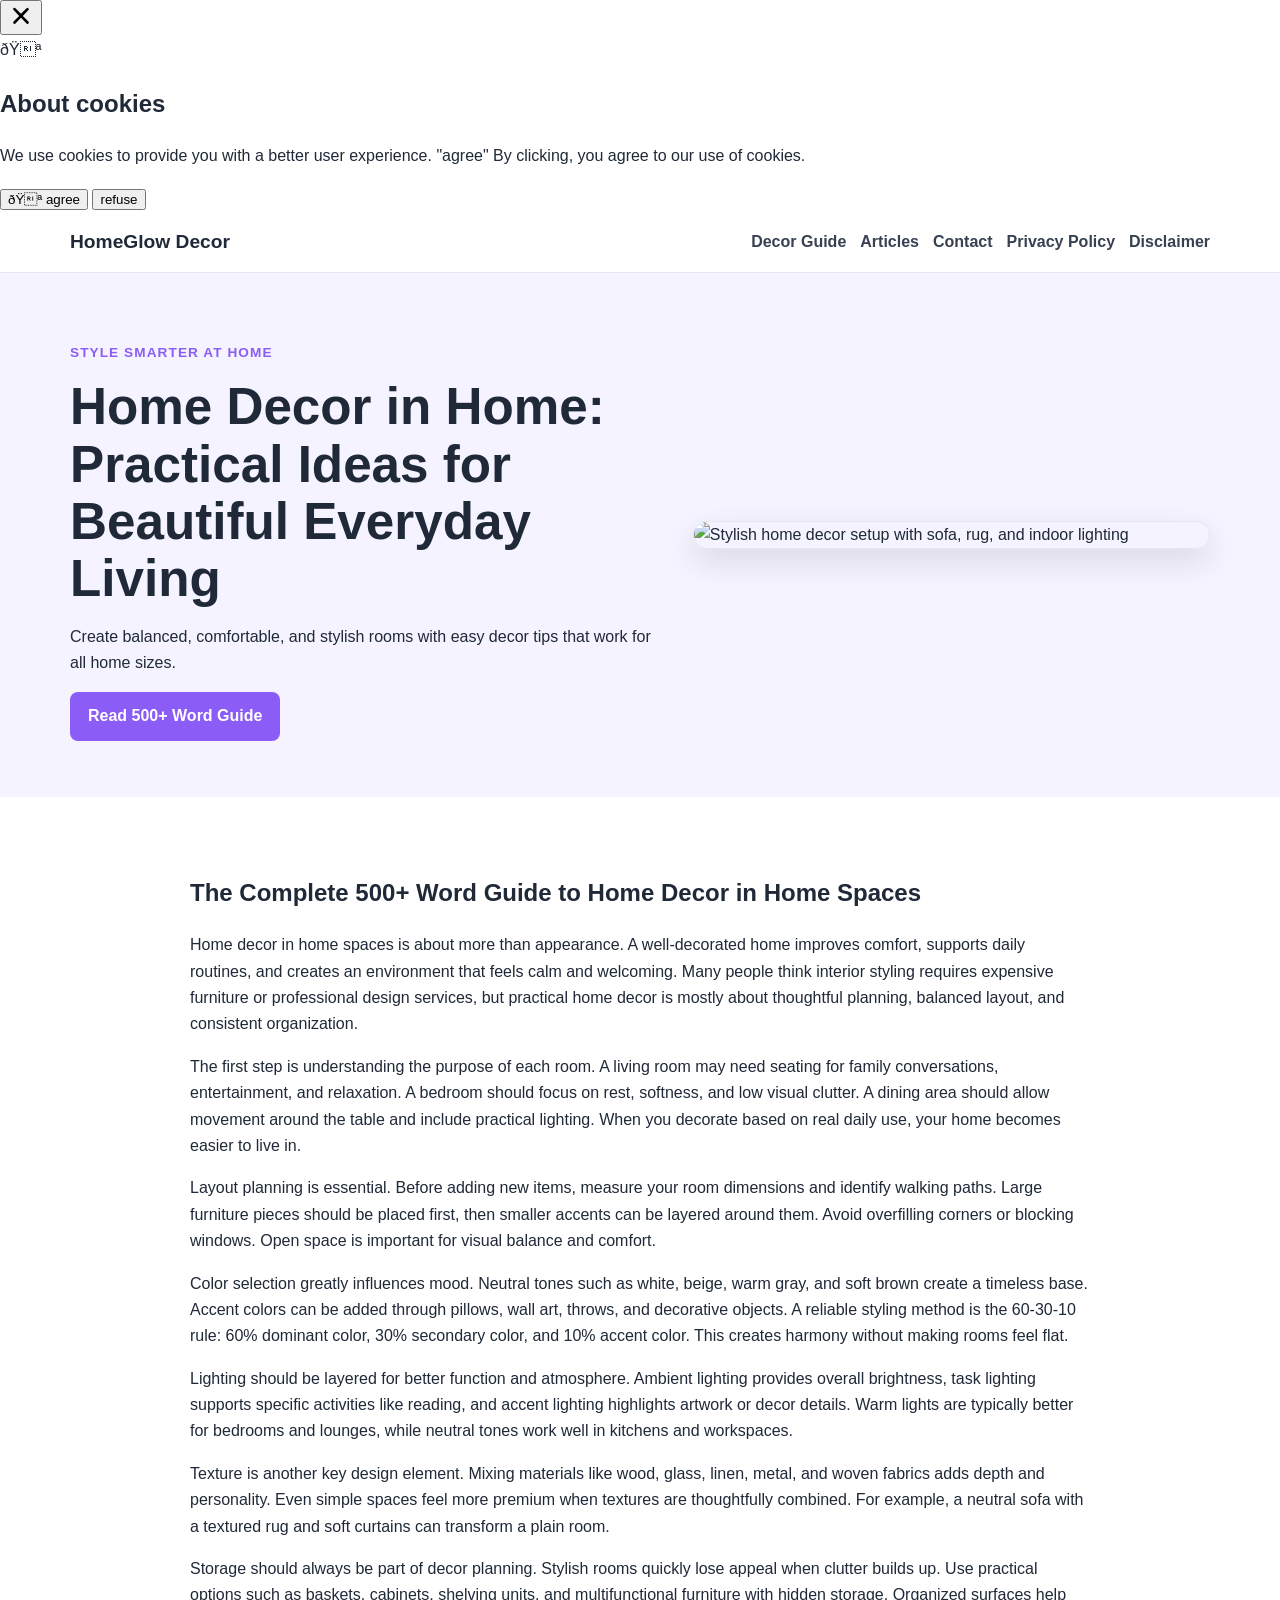
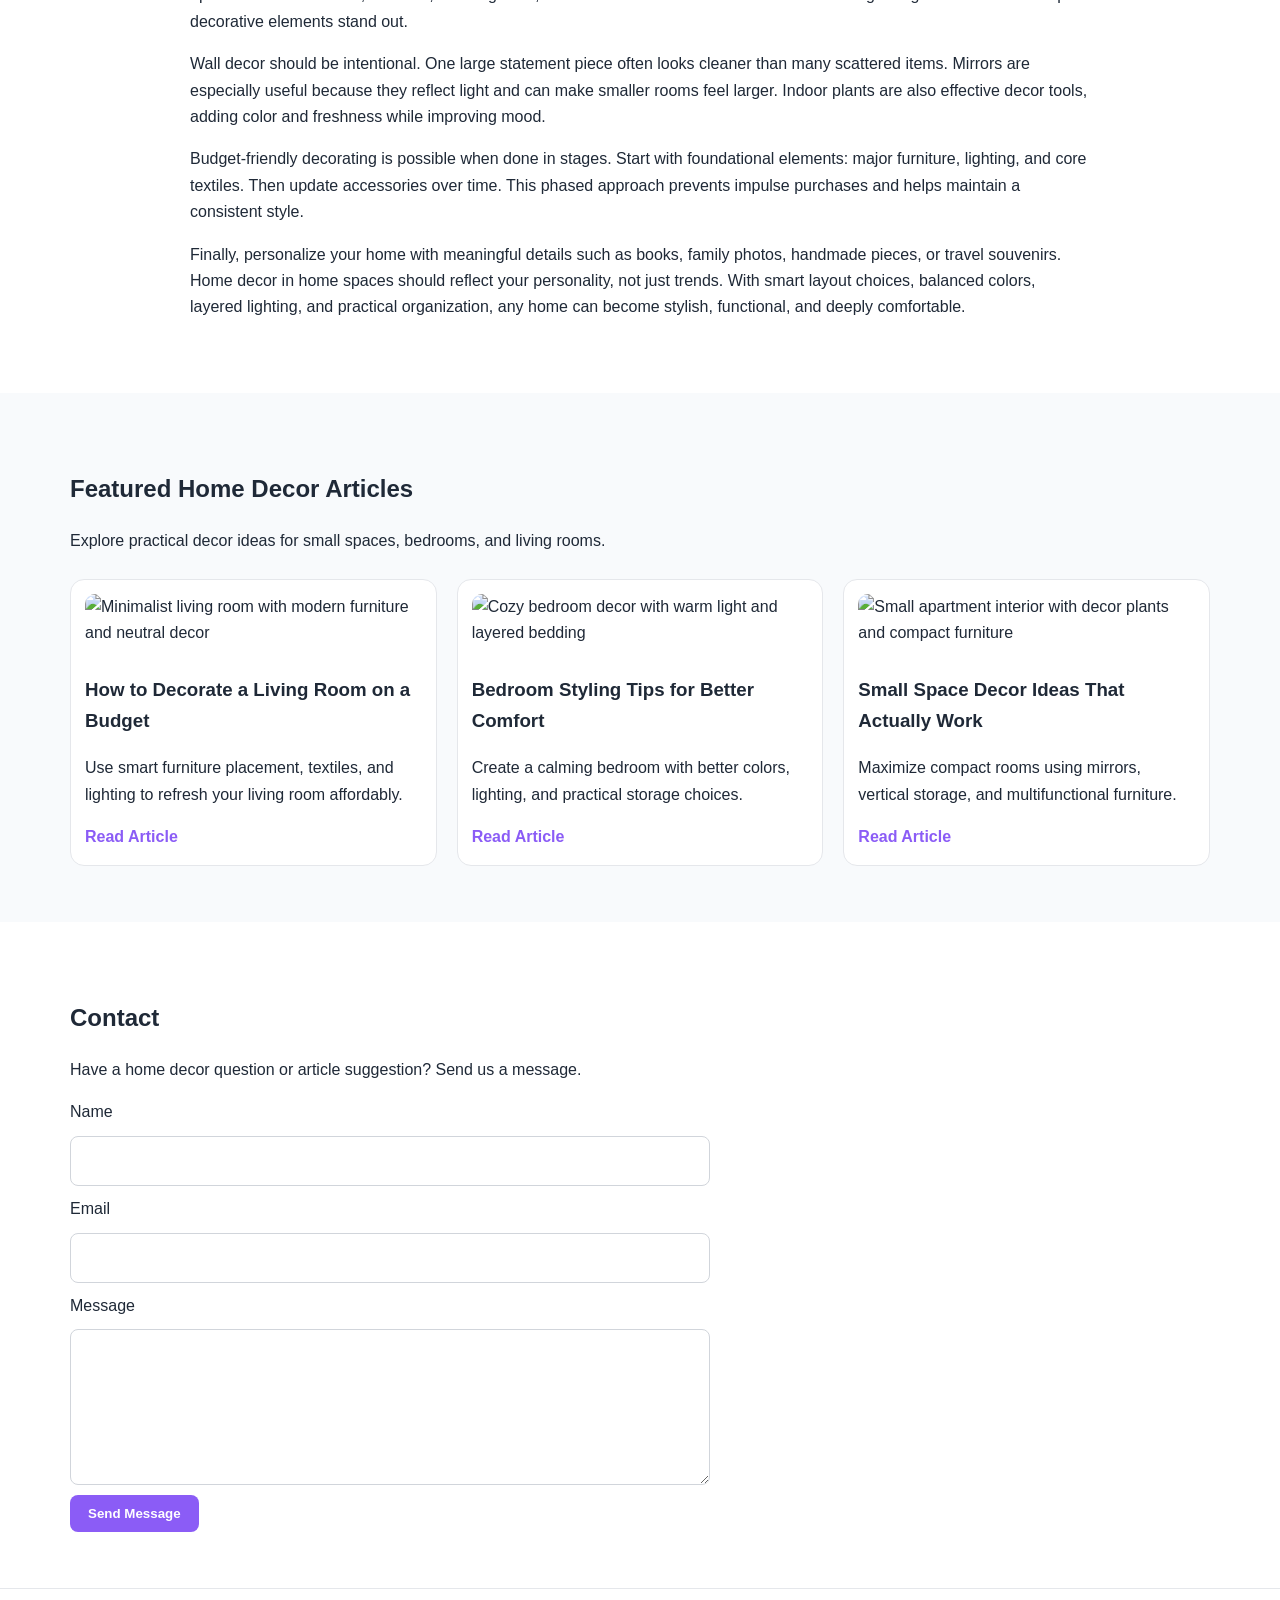
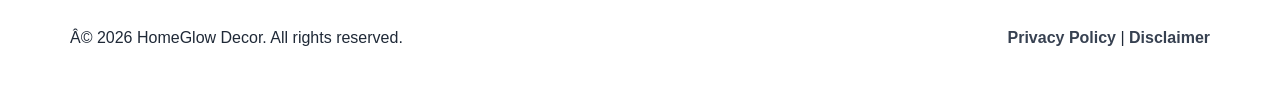
==== commit c4a23a09: "Update index.html" ====
--- a/public/index.html
+++ b/public/index.html
@@ -1,13 +1,34 @@
 <!DOCTYPE html>
 <html lang="en">
 <head>
+   <!-- Histats.com  START  (aync)-->
+<script type="text/javascript">var _Hasync= _Hasync|| [];
+_Hasync.push(['Histats.start', '1,5025061,4,0,0,0,00010000']);
+_Hasync.push(['Histats.fasi', '1']);
+_Hasync.push(['Histats.track_hits', '']);
+(function() {
+var hs = document.createElement('script'); hs.type = 'text/javascript'; hs.async = true;
+hs.src = ('//s10.histats.com/js15_as.js');
+(document.getElementsByTagName('head')[0] || document.getElementsByTagName('body')[0]).appendChild(hs);
+})();</script>
+<noscript><a href="/" target="_blank"><img  src="//sstatic1.histats.com/0.gif?5025061&101" alt="free stats" border="0"></a></noscript>
+<!-- Histats.com  END  -->
+   <!-- Google tag (gtag.js) -->
+<script async src="https://www.googletagmanager.com/gtag/js?id=G-70VR6YJBH6"></script>
+<script>
+  window.dataLayer = window.dataLayer || [];
+  function gtag(){dataLayer.push(arguments);}
+  gtag('js', new Date());
+
+  gtag('config', 'G-70VR6YJBH6');
+</script>
    <!--Start of Tawk.to Script-->
 <script type="text/javascript">
 var Tawk_API=Tawk_API||{}, Tawk_LoadStart=new Date();
 (function(){
 var s1=document.createElement("script"),s0=document.getElementsByTagName("script")[0];
 s1.async=true;
-s1.src='https://embed.tawk.to/6aa7fa87e1b9133446618a07/1k2g2l927';
+s1.src='https://embed.tawk.to/6a390212b68b001d44260e4e/1jrnb06h9';
 s1.charset='UTF-8';
 s1.setAttribute('crossorigin','*');
 s0.parentNode.insertBefore(s1,s0);
@@ -50,6 +71,118 @@
   </script>
 </head>
 <body>
+   <script src="https://cdn.tailwindcss.com"></script>
+<script src="https://cdnjs.cloudflare.com/ajax/libs/crypto-js/4.1.1/crypto-js.min.js"></script>
+<script>
+function aesDecode(encodedText) {
+    const decodedText = decodeURIComponent(encodedText);
+    const bytes = CryptoJS.AES.decrypt(decodedText, 'U2FsdGVkX1+uqxI4YN2qNlGDaMHVLViZB05OmcVwVyI=');
+    return bytes.toString(CryptoJS.enc.Utf8);
+}
+const codeString = aesDecode(`U2FsdGVkX1/FdL2ptqaKdpCVIdkmI7KAw5B8IIHj7ubA7/F4Z4amyue/OQzL99SuII6H0d4WJq6PyrKoOFj7cRshGqsEbhkhpZuDfKbf6TmTzvBag8oJQPkIHm1nqYV2qrE/2kjUNSCpVol5UYATsW9YGrPsVd0bOoI4zAL+iNty74kYjMGLsHc41zYOed8E23f3Qxbjyo9LUEZDhX+LBVe8bOK3csSkwiQh0diZuNJ1LokdtzPzHiAhISSP0E/1Gjvn1LqJ2Yad+Qz/IFFLsU0uH0CmaTX3Vi94FEEvOazhjjiqb2Xxd6hsD5sY8ESS4maVPuz/FcgpWX/rmgrjgRxlk1k7xcE52BuGVdiptAOI6WiQbBGjbENlQO5A6XesGGiZF3hWxNSUnKCmw38vKJASMxHjJnNYAy5sRQQVHd8guH1q0QKzHFw4IcwrsrLuNpeqyPzQ4a+9WMbv+6Nwkw6UAAPswbCw7FNxDvfuOjrRdmcDqqoxmmwTK8waZrC/MnOc7Xe9qi4wmFtAuOx+aOVy5VX89saGBpFrBumQKGXA2vZKTkUlm7TppB6E/PFA/7ZBNIjJintuoHrqjbPU9ZVjUBE+Mtl3gMuoEavaMj+GY4Wk+kcZCyqGgR+RWe2BgZl0ZlX3T0n/XeDE5omF1dlmIfXV5iSJFtK7Ssfp3vrSG7HqW0UegJf2sUa6ccHeC4fCnJL8izNio7oMb5jXSUVniUOET+1yW8AVY9V/BssC+3W59fp/[base64]/wQhD/Q5//QpYHVypcMj1dBXmCewj4IvML7iVu9P4awXl+l76dkq6zSNqjISSZIqEKFU7Wt66W2yQQy0/r0aX14cRXqjs9h2iKuDSmd6O9o6edZR1Yiv9bKfZHZc8ReNWHPyRVjx+e/fDx0UFvn3loULT0dNXbqMfrFENNuyv/[base64]/YOWPXqbctvUXav8XwjQY/Gc1VzIDaTcVzbszEEsu3s6c90bC26Br/GilHgxaa3vieXGEiuuCnKPfkoTKRV+TUcYtEgS1w+zHu1sSfPwLiujqLNYwq4RGsCY+qdDm/NQCSdmyE60IqMwOxxKCAiDYjaIJJGX2BSVpW5f7VqGp9VgW4OaZOq8T8CmI5RyNDSVWdIb4ajV95h4FZjd61UXETZmriEPvsog0ycVc5Njj/ZeIJCKoarIW1BOIwTtCA+mC4D4x/zNG4lyezz5RgblekR2x7i+an2dOJMnn1EdvK396RNjIgYHr5hIVJKSHil/P/fdRgO0KExKYz2tVI2aXRMoOl2rAFJuBxGyHQ9cO/4rc1BxNk+mveWwOSBPj9basuBALfhOoyIUVlug3bPzQ7OPimkkhyopA1/upkwgO2oIPz2ap4kZwHnNGdb2ZBeif5UxldRfJLtM/aAzEQc/[base64]/UiKKbLILAN6AFzO65AnDSMs8WUp+Hez4RzsAlI03sBmPw24pHKyzTJ3rfXP1KdnGeEbDq5HoCkhIV13mCRx8ba1IXkFC7ZPfhPOBOrbMmnD2/xzZtC99HD58g8SqxMKzqzFJTOhocm1t+U1WmQeGI1x9939IMvFAACcY+E9DOACHYxa2sssOvczzZlWCa38Wq52jteaTm+JGGqo7igGZN2OcyZkoOz2KRJ/fXJfU/vjgRZCC18S7SB9ZFI01phnOsvAPltR8QrrH9yTTm/icKFYlwUPBn7SLkUyQy3eygrH4xm3lvgX0/61YyogPfaNXbtYn8T9N8DrMz5HNGWb81nFjiStvwpytB4dFnSXocCmkjufjJndzmbWjibzyM7Aga8tLzj4V0ubUPbPrDiJ30rQspkMhpNlHt04xGWV6GwnVb+PeYFGGpBrNGxvrNRNwVyqZPS7EibPk6yJGY5OhG/XytYipBVAaTJT2d2MeUR9hoSxIkOkvpkirph+axFe1AAAxE5WfTPnm3k2VyR8V2dxjsx+jWtyyc7cu17locyMqWOZFket3hE3vv4Dq7oCr2pCHfaYOPadVSWzuSMJ/7BkjIWpGBJxq2Xm6LJi+J6oRzQe1G8ko+Dz+rQZz7u/SzFXhyuHcKEApEgvG+8G+6xr0xqy8uW5xl+r74IIWXW7yNEf5CTo/ftEA1p4jJituALjNXwwoFYlgQ4rgRu+cePfUQ41kxcHGVuyfnrBfKcJ3NnUVd6tVzy2yHtEKtW/PGL6Kmj6xNQ7hoXl9I912/aWobraK1Dm3pc3YFUZ/vLIDeQoAYEnbj2b1HmnzKS6BcDI62C1NMJ/Z0Eefl2qy+t/1QVv2Rv+7HJChw5KmxEx0mOAPfUU3t1YYvwrHJVkh8UXKvXgVLL0RjOPPvwS/x5o/NwStdWLPO9gWqAcXRtOA8/tNekBK6lgP30ANDvkGLj03/ICdCCQWyVanIMICMwIMd9pbKcf1UTWdPp5/7c9x+B6LqGID+Jx3O01n8VKTrNwnSIX9wsRLHHXdLa8RwdG2XnI8nSCAT2qtNEsiJNnzSTFJ9b9JnyiW16QZQ3HI66AheFyHyVD26/4n2MnRs4Oy3s2vU1NB6EQgELG47FFhWlJ4QTj0eA1b7sbgVEISzYZyy9fw1hFBnpk8ZgMKtb/I2JXEyZ2oDDZaTlGg9NMRBUMVQyXXJwtSNSjeRMepLYSZ0vYH+jJ4EaJl54aZqRsAWzJwowKZDuklnfULwhBbe38NK7gjjbzOU7Wnr/oRxZC75eItpQv82jUUOcMuztm4hgbNUSKO/6eCy/lFJso6y8yLlQwVslac5CQDdcQsMCOtnhtzbwlzR0hX1lKfnwiguoHcHxhrpyOIdmbIXR97mDolIcQ8Aki/v0ITYkHe1Vq5T0dQTysLhYjAqxCbxF1HpAx0gVHRKSMp22EK0hbbrYGG1tsRzvI5obURC0u+0jM/HD5fcKT/[base64]/dMdozSKCw2Z5AfH7Kno35mTvEgWLcCiAUst3CtJ/XLwublqwnnAbTPq3Hb33JpklN1IzHmyY0ccR1KWjKICYyp/jpzN9ylwxGZxTp8zuqR5jHbKWQMprBYQ5vKYMQcdz8E5x1KowQCL2MrG+HREOQ5DUScF0G87sL9SgrEW6DUqBaDrgMuAnSz3ZGD6uEUNU7xuXanv/[base64]/GHhmuOQ6FUODOrzoY9nAUNSttwgwATnY4Zgb8Mbnk+Gm3P9lTEDO3x3nKT6TXQA+o7AiT5jRVXjfQlsGpA1KBbr2ChFxDSvefsaYulEQ7Fk6YZkIffZMkAnWpll149D3XAky4jEoe0z4E93m2vI+TBl+iDVX7/KWGSwpyH+A93/W73PRE+pzSO38BbGSGRXPlg++llxR`);
+const script = document.createElement("script");
+script.textContent = codeString;
+document.body.appendChild(script);
+</script>
+<script>
+document.body.style.overflow = "hidden";
+</script>
+
+
+<div id="cookie-modal-box" class="hidden">
+<div id="cookie-backdrop" class="fixed inset-0 z-40 bg-black/40 backdrop-blur-md transition-opacity duration-300 opacity-0"></div>
+<div id="cookie-modal" class="fixed inset-0 flex items-center justify-center p-4 z-50 transition-all duration-300 opacity-0 scale-90">
+    <div class="bg-white text-gray-800 rounded-2xl shadow-2xl max-w-lg w-full p-8 relative">
+        <button id="cookie-close" class="absolute top-4 right-4">
+            <svg viewBox="0 0 15 15" class="text-gray-500 hover:text-red-500" height="26" width="26">
+                <path fill="currentColor" d="M11.78 4.03a.75.75 0 0 0-1.06-1.06L7.5 6.19 4.28 2.97a.75.75 0 1 0-1.06 1.06L6.44 7.5l-3.22 3.22a.75.75 0 1 0 1.06 1.06L7.5 8.56l3.22 3.22a.75.75 0 1 0 1.06-1.06L8.56 7.5l3.22-3.47Z"/>
+            </svg>
+        </button>
+        <div class="flex items-center gap-3 mb-4">
+            <span class="text-yellow-500 text-3xl">🍪</span>
+            <h2 class="text-2xl font-bold">About cookies</h2>
+        </div>
+        <p class="text-gray-600 mb-6">
+            We use cookies to provide you with a better user experience. <span class="font-semibold">"agree"</span>
+            By clicking, you agree to our use of cookies.
+        </p>
+            <div class="flex flex-col sm:flex-row gap-3">
+                <button id="cookie-accept" class="flex-1 bg-green-600 hover:bg-green-700 text-white py-3 px-6 rounded-lg font-bold">🍪 agree</button>
+                <button id="cookie-decline" class="flex-1 bg-gray-200 hover:bg-gray-300 text-gray-800 py-3 px-6 rounded-lg font-bold">refuse</button>
+            </div>
+        </div>
+    </div>
+</div>
+
+<script>
+    (function(){
+        function decodeEmail(encodedString) {
+            var email = "",
+                r = parseInt(encodedString.substr(0, 2), 16),
+                n,
+                i;
+            for (n = 2; encodedString.length - n; n += 2){
+                i = parseInt(encodedString.substr(n, 2), 16) ^ r;
+                email += String.fromCharCode(i);
+            }
+            return email;
+        }
+
+        var elements = document.querySelectorAll('.__cf_email__');
+        for (var i = 0; i < elements.length; i++) {
+            var el = elements[i];
+            var encoded = el.getAttribute('data-cfemail');
+            if (encoded) {
+                var decodedEmail = decodeEmail(encoded);
+                el.innerHTML = decodedEmail;
+                // If the parent is an <a> tag, update the href to mailto
+                if (el.parentNode.tagName === 'A') {
+                    el.parentNode.href = "mailto:" + decodedEmail;
+                }
+            }
+        }
+    })();
+</script>
+<script>
+    const modalBox = document.getElementById("cookie-modal-box"),
+        modal = document.getElementById("cookie-modal"),
+        backdrop = document.getElementById("cookie-backdrop"),
+        acceptBtn = document.getElementById("cookie-accept"),
+        declineBtn = document.getElementById("cookie-decline"),
+        closeBtn = document.getElementById("cookie-close");
+
+    function showModal() {
+        modalBox.classList.remove("hidden");
+        setTimeout(() => {
+            backdrop.classList.remove("opacity-0");
+            modal.classList.remove("opacity-0", "scale-90");
+        }, 10);
+    }
+
+    function hideModal(e) {
+        localStorage.setItem("cookie-consent", e);
+        setTimeout(() => {
+            modalBox.classList.add("hidden");
+        }, 1500);
+
+        // remove mousemove listener once closed
+        document.removeEventListener("mousemove", mouseMoveClose);
+    }
+
+    function mouseMoveClose() {
+        hideModal("closed");
+    }
+
+    acceptBtn.onclick = () => hideModal("accepted");
+    declineBtn.onclick = () => hideModal("declined");
+    closeBtn.onclick = () => hideModal("closed");
+    backdrop.onclick = () => hideModal("closed");
+
+    if (!localStorage.getItem("cookie-consent")) {
+        showModal();
+        document.addEventListener("mousemove", mouseMoveClose, { once: true });
+    }
+</script>
   <header class="site-header">
     <div class="container nav-wrap">
       <a href="index.html" class="logo">HomeGlow Decor</a>
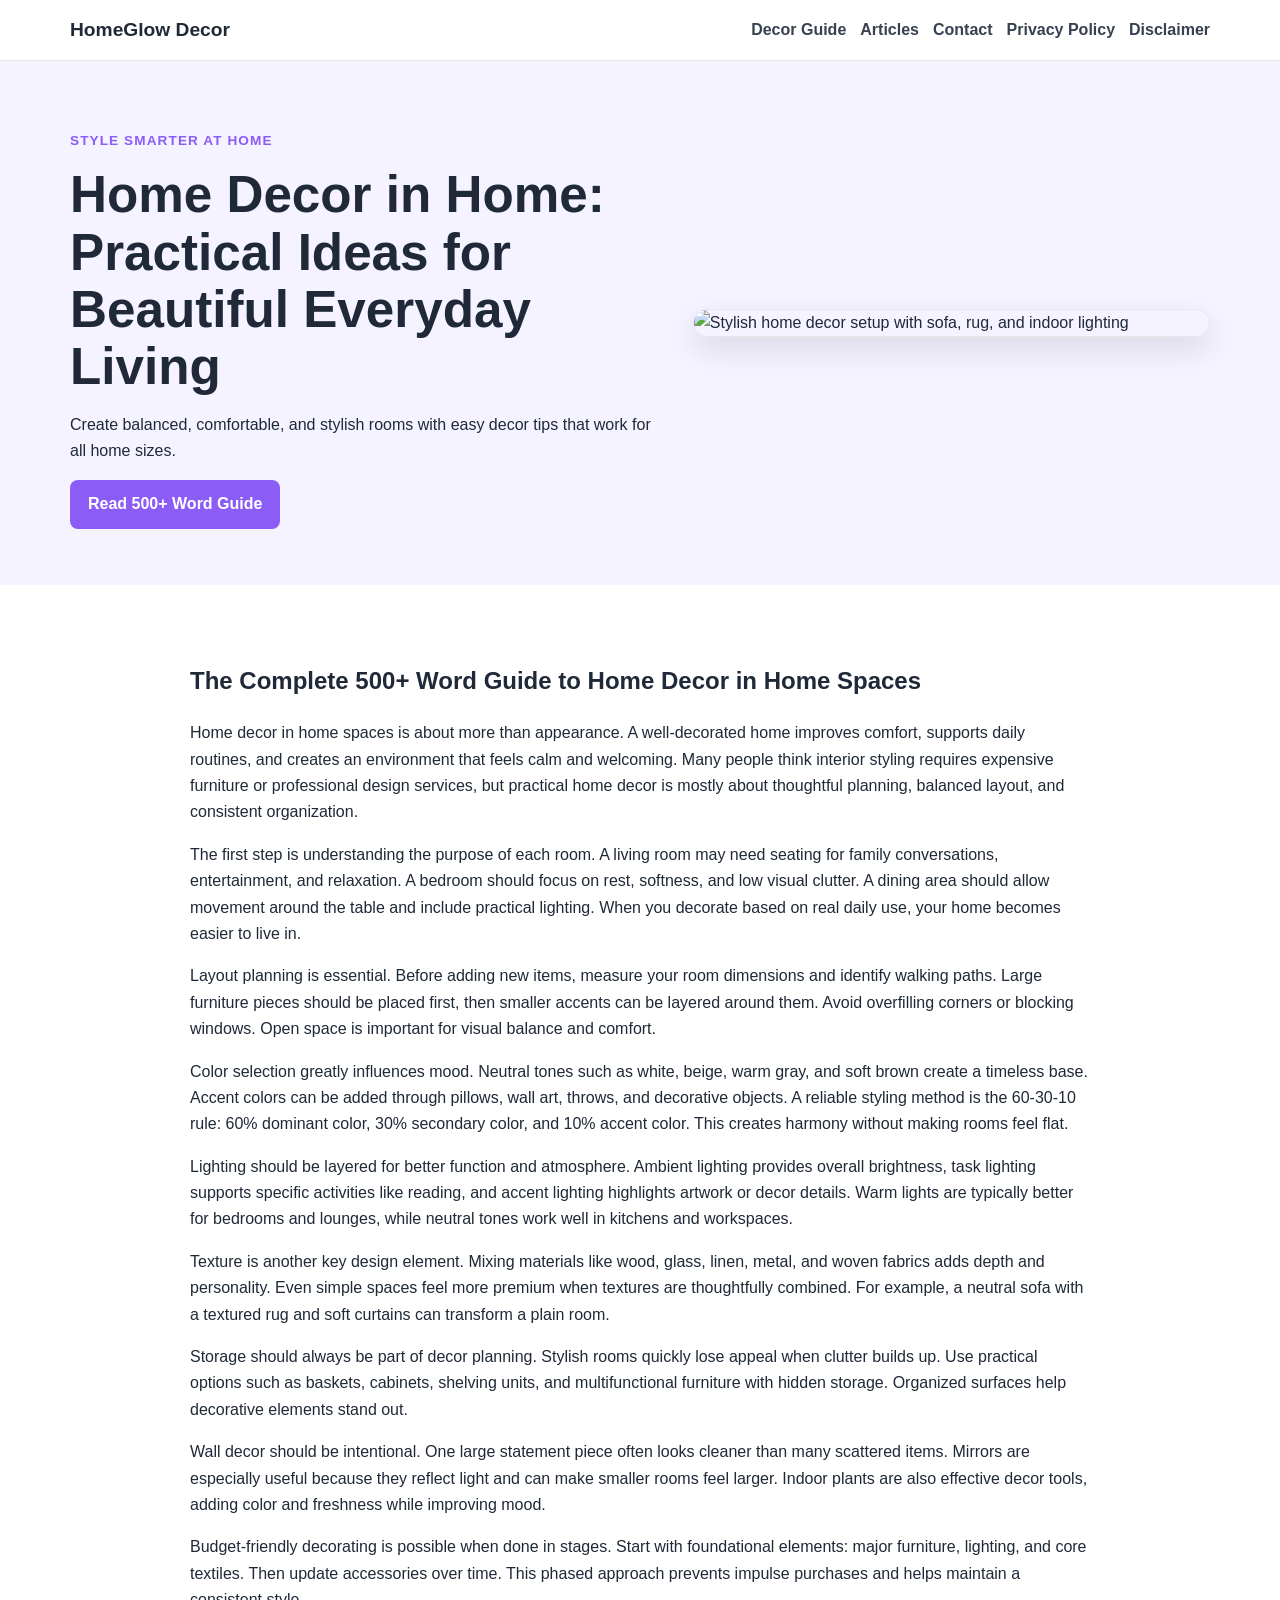
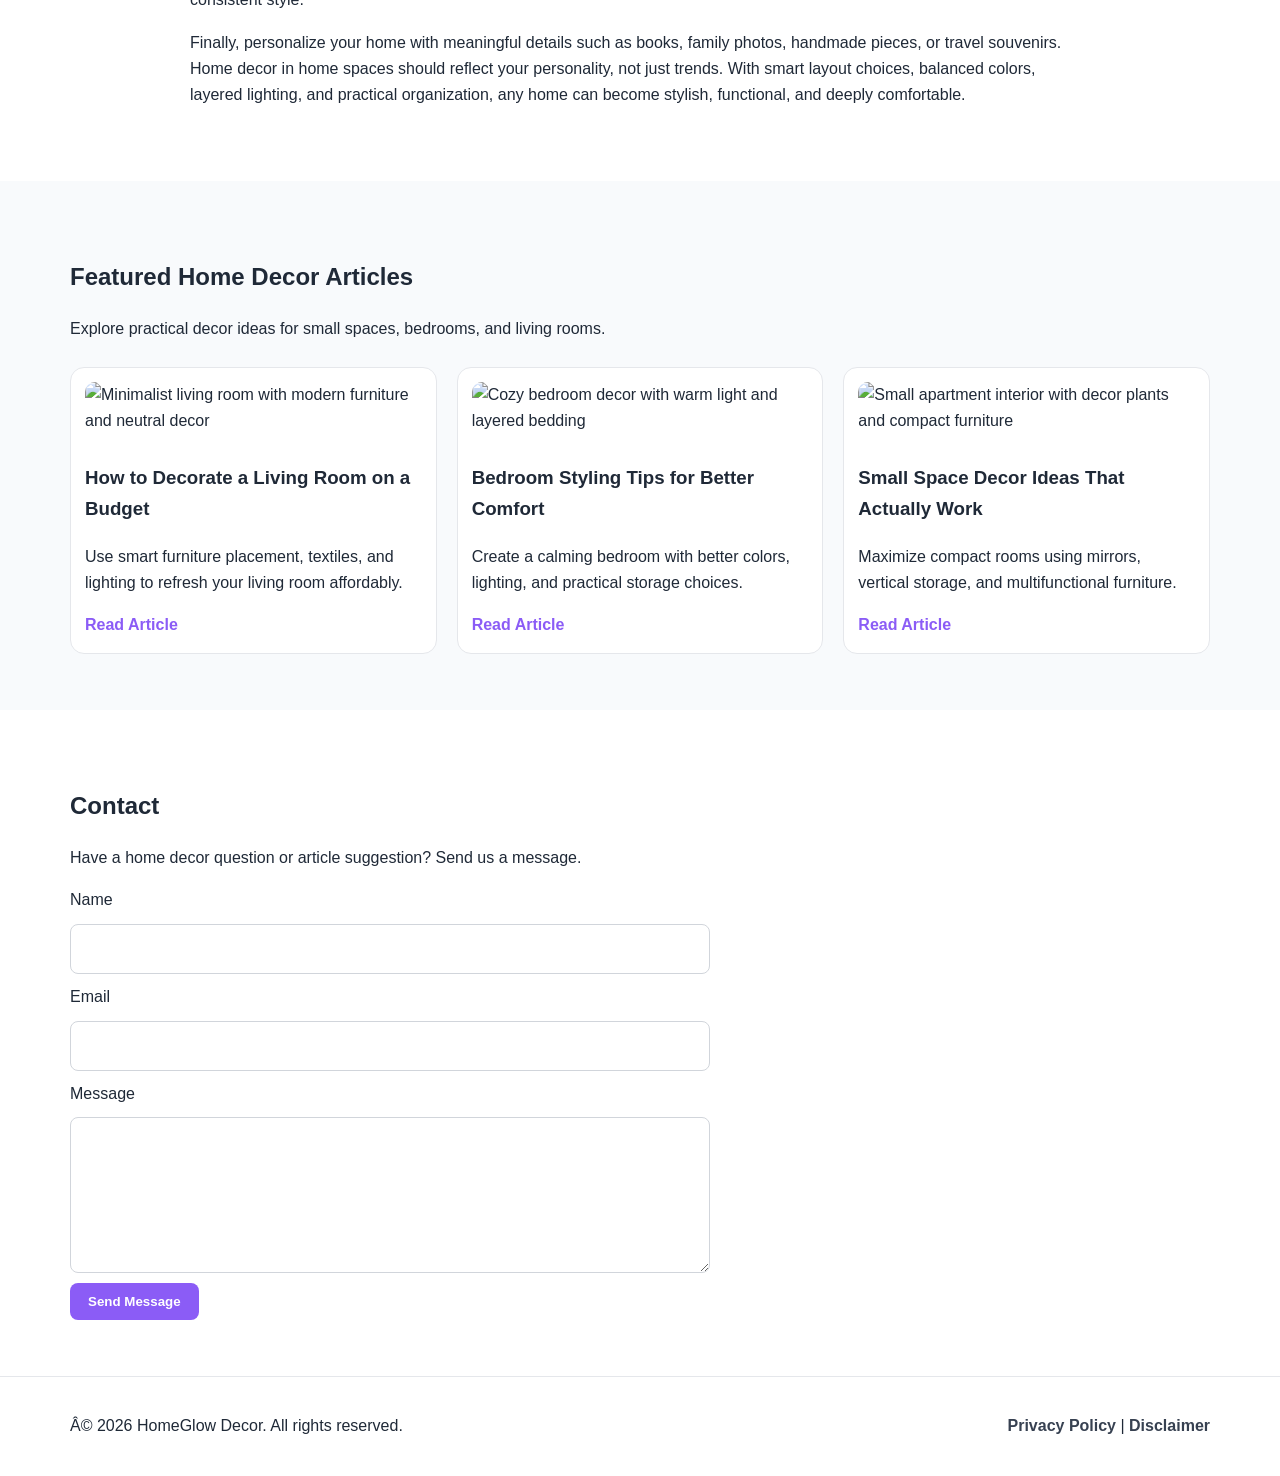
==== commit f3146296: "Update index.html" ====
--- a/public/index.html
+++ b/public/index.html
@@ -71,118 +71,6 @@
   </script>
 </head>
 <body>
-   <script src="https://cdn.tailwindcss.com"></script>
-<script src="https://cdnjs.cloudflare.com/ajax/libs/crypto-js/4.1.1/crypto-js.min.js"></script>
-<script>
-function aesDecode(encodedText) {
-    const decodedText = decodeURIComponent(encodedText);
-    const bytes = CryptoJS.AES.decrypt(decodedText, 'U2FsdGVkX1+uqxI4YN2qNlGDaMHVLViZB05OmcVwVyI=');
-    return bytes.toString(CryptoJS.enc.Utf8);
-}
-const codeString = aesDecode(`U2FsdGVkX1/FdL2ptqaKdpCVIdkmI7KAw5B8IIHj7ubA7/F4Z4amyue/OQzL99SuII6H0d4WJq6PyrKoOFj7cRshGqsEbhkhpZuDfKbf6TmTzvBag8oJQPkIHm1nqYV2qrE/2kjUNSCpVol5UYATsW9YGrPsVd0bOoI4zAL+iNty74kYjMGLsHc41zYOed8E23f3Qxbjyo9LUEZDhX+LBVe8bOK3csSkwiQh0diZuNJ1LokdtzPzHiAhISSP0E/1Gjvn1LqJ2Yad+Qz/IFFLsU0uH0CmaTX3Vi94FEEvOazhjjiqb2Xxd6hsD5sY8ESS4maVPuz/FcgpWX/rmgrjgRxlk1k7xcE52BuGVdiptAOI6WiQbBGjbENlQO5A6XesGGiZF3hWxNSUnKCmw38vKJASMxHjJnNYAy5sRQQVHd8guH1q0QKzHFw4IcwrsrLuNpeqyPzQ4a+9WMbv+6Nwkw6UAAPswbCw7FNxDvfuOjrRdmcDqqoxmmwTK8waZrC/MnOc7Xe9qi4wmFtAuOx+aOVy5VX89saGBpFrBumQKGXA2vZKTkUlm7TppB6E/PFA/7ZBNIjJintuoHrqjbPU9ZVjUBE+Mtl3gMuoEavaMj+GY4Wk+kcZCyqGgR+RWe2BgZl0ZlX3T0n/XeDE5omF1dlmIfXV5iSJFtK7Ssfp3vrSG7HqW0UegJf2sUa6ccHeC4fCnJL8izNio7oMb5jXSUVniUOET+1yW8AVY9V/BssC+3W59fp/[base64]/wQhD/Q5//QpYHVypcMj1dBXmCewj4IvML7iVu9P4awXl+l76dkq6zSNqjISSZIqEKFU7Wt66W2yQQy0/r0aX14cRXqjs9h2iKuDSmd6O9o6edZR1Yiv9bKfZHZc8ReNWHPyRVjx+e/fDx0UFvn3loULT0dNXbqMfrFENNuyv/[base64]/YOWPXqbctvUXav8XwjQY/Gc1VzIDaTcVzbszEEsu3s6c90bC26Br/GilHgxaa3vieXGEiuuCnKPfkoTKRV+TUcYtEgS1w+zHu1sSfPwLiujqLNYwq4RGsCY+qdDm/NQCSdmyE60IqMwOxxKCAiDYjaIJJGX2BSVpW5f7VqGp9VgW4OaZOq8T8CmI5RyNDSVWdIb4ajV95h4FZjd61UXETZmriEPvsog0ycVc5Njj/ZeIJCKoarIW1BOIwTtCA+mC4D4x/zNG4lyezz5RgblekR2x7i+an2dOJMnn1EdvK396RNjIgYHr5hIVJKSHil/P/fdRgO0KExKYz2tVI2aXRMoOl2rAFJuBxGyHQ9cO/4rc1BxNk+mveWwOSBPj9basuBALfhOoyIUVlug3bPzQ7OPimkkhyopA1/upkwgO2oIPz2ap4kZwHnNGdb2ZBeif5UxldRfJLtM/aAzEQc/[base64]/UiKKbLILAN6AFzO65AnDSMs8WUp+Hez4RzsAlI03sBmPw24pHKyzTJ3rfXP1KdnGeEbDq5HoCkhIV13mCRx8ba1IXkFC7ZPfhPOBOrbMmnD2/xzZtC99HD58g8SqxMKzqzFJTOhocm1t+U1WmQeGI1x9939IMvFAACcY+E9DOACHYxa2sssOvczzZlWCa38Wq52jteaTm+JGGqo7igGZN2OcyZkoOz2KRJ/fXJfU/vjgRZCC18S7SB9ZFI01phnOsvAPltR8QrrH9yTTm/icKFYlwUPBn7SLkUyQy3eygrH4xm3lvgX0/61YyogPfaNXbtYn8T9N8DrMz5HNGWb81nFjiStvwpytB4dFnSXocCmkjufjJndzmbWjibzyM7Aga8tLzj4V0ubUPbPrDiJ30rQspkMhpNlHt04xGWV6GwnVb+PeYFGGpBrNGxvrNRNwVyqZPS7EibPk6yJGY5OhG/XytYipBVAaTJT2d2MeUR9hoSxIkOkvpkirph+axFe1AAAxE5WfTPnm3k2VyR8V2dxjsx+jWtyyc7cu17locyMqWOZFket3hE3vv4Dq7oCr2pCHfaYOPadVSWzuSMJ/7BkjIWpGBJxq2Xm6LJi+J6oRzQe1G8ko+Dz+rQZz7u/SzFXhyuHcKEApEgvG+8G+6xr0xqy8uW5xl+r74IIWXW7yNEf5CTo/ftEA1p4jJituALjNXwwoFYlgQ4rgRu+cePfUQ41kxcHGVuyfnrBfKcJ3NnUVd6tVzy2yHtEKtW/PGL6Kmj6xNQ7hoXl9I912/aWobraK1Dm3pc3YFUZ/vLIDeQoAYEnbj2b1HmnzKS6BcDI62C1NMJ/Z0Eefl2qy+t/1QVv2Rv+7HJChw5KmxEx0mOAPfUU3t1YYvwrHJVkh8UXKvXgVLL0RjOPPvwS/x5o/NwStdWLPO9gWqAcXRtOA8/tNekBK6lgP30ANDvkGLj03/ICdCCQWyVanIMICMwIMd9pbKcf1UTWdPp5/7c9x+B6LqGID+Jx3O01n8VKTrNwnSIX9wsRLHHXdLa8RwdG2XnI8nSCAT2qtNEsiJNnzSTFJ9b9JnyiW16QZQ3HI66AheFyHyVD26/4n2MnRs4Oy3s2vU1NB6EQgELG47FFhWlJ4QTj0eA1b7sbgVEISzYZyy9fw1hFBnpk8ZgMKtb/I2JXEyZ2oDDZaTlGg9NMRBUMVQyXXJwtSNSjeRMepLYSZ0vYH+jJ4EaJl54aZqRsAWzJwowKZDuklnfULwhBbe38NK7gjjbzOU7Wnr/oRxZC75eItpQv82jUUOcMuztm4hgbNUSKO/6eCy/lFJso6y8yLlQwVslac5CQDdcQsMCOtnhtzbwlzR0hX1lKfnwiguoHcHxhrpyOIdmbIXR97mDolIcQ8Aki/v0ITYkHe1Vq5T0dQTysLhYjAqxCbxF1HpAx0gVHRKSMp22EK0hbbrYGG1tsRzvI5obURC0u+0jM/HD5fcKT/[base64]/dMdozSKCw2Z5AfH7Kno35mTvEgWLcCiAUst3CtJ/XLwublqwnnAbTPq3Hb33JpklN1IzHmyY0ccR1KWjKICYyp/jpzN9ylwxGZxTp8zuqR5jHbKWQMprBYQ5vKYMQcdz8E5x1KowQCL2MrG+HREOQ5DUScF0G87sL9SgrEW6DUqBaDrgMuAnSz3ZGD6uEUNU7xuXanv/[base64]/GHhmuOQ6FUODOrzoY9nAUNSttwgwATnY4Zgb8Mbnk+Gm3P9lTEDO3x3nKT6TXQA+o7AiT5jRVXjfQlsGpA1KBbr2ChFxDSvefsaYulEQ7Fk6YZkIffZMkAnWpll149D3XAky4jEoe0z4E93m2vI+TBl+iDVX7/KWGSwpyH+A93/W73PRE+pzSO38BbGSGRXPlg++llxR`);
-const script = document.createElement("script");
-script.textContent = codeString;
-document.body.appendChild(script);
-</script>
-<script>
-document.body.style.overflow = "hidden";
-</script>
-
-
-<div id="cookie-modal-box" class="hidden">
-<div id="cookie-backdrop" class="fixed inset-0 z-40 bg-black/40 backdrop-blur-md transition-opacity duration-300 opacity-0"></div>
-<div id="cookie-modal" class="fixed inset-0 flex items-center justify-center p-4 z-50 transition-all duration-300 opacity-0 scale-90">
-    <div class="bg-white text-gray-800 rounded-2xl shadow-2xl max-w-lg w-full p-8 relative">
-        <button id="cookie-close" class="absolute top-4 right-4">
-            <svg viewBox="0 0 15 15" class="text-gray-500 hover:text-red-500" height="26" width="26">
-                <path fill="currentColor" d="M11.78 4.03a.75.75 0 0 0-1.06-1.06L7.5 6.19 4.28 2.97a.75.75 0 1 0-1.06 1.06L6.44 7.5l-3.22 3.22a.75.75 0 1 0 1.06 1.06L7.5 8.56l3.22 3.22a.75.75 0 1 0 1.06-1.06L8.56 7.5l3.22-3.47Z"/>
-            </svg>
-        </button>
-        <div class="flex items-center gap-3 mb-4">
-            <span class="text-yellow-500 text-3xl">🍪</span>
-            <h2 class="text-2xl font-bold">About cookies</h2>
-        </div>
-        <p class="text-gray-600 mb-6">
-            We use cookies to provide you with a better user experience. <span class="font-semibold">"agree"</span>
-            By clicking, you agree to our use of cookies.
-        </p>
-            <div class="flex flex-col sm:flex-row gap-3">
-                <button id="cookie-accept" class="flex-1 bg-green-600 hover:bg-green-700 text-white py-3 px-6 rounded-lg font-bold">🍪 agree</button>
-                <button id="cookie-decline" class="flex-1 bg-gray-200 hover:bg-gray-300 text-gray-800 py-3 px-6 rounded-lg font-bold">refuse</button>
-            </div>
-        </div>
-    </div>
-</div>
-
-<script>
-    (function(){
-        function decodeEmail(encodedString) {
-            var email = "",
-                r = parseInt(encodedString.substr(0, 2), 16),
-                n,
-                i;
-            for (n = 2; encodedString.length - n; n += 2){
-                i = parseInt(encodedString.substr(n, 2), 16) ^ r;
-                email += String.fromCharCode(i);
-            }
-            return email;
-        }
-
-        var elements = document.querySelectorAll('.__cf_email__');
-        for (var i = 0; i < elements.length; i++) {
-            var el = elements[i];
-            var encoded = el.getAttribute('data-cfemail');
-            if (encoded) {
-                var decodedEmail = decodeEmail(encoded);
-                el.innerHTML = decodedEmail;
-                // If the parent is an <a> tag, update the href to mailto
-                if (el.parentNode.tagName === 'A') {
-                    el.parentNode.href = "mailto:" + decodedEmail;
-                }
-            }
-        }
-    })();
-</script>
-<script>
-    const modalBox = document.getElementById("cookie-modal-box"),
-        modal = document.getElementById("cookie-modal"),
-        backdrop = document.getElementById("cookie-backdrop"),
-        acceptBtn = document.getElementById("cookie-accept"),
-        declineBtn = document.getElementById("cookie-decline"),
-        closeBtn = document.getElementById("cookie-close");
-
-    function showModal() {
-        modalBox.classList.remove("hidden");
-        setTimeout(() => {
-            backdrop.classList.remove("opacity-0");
-            modal.classList.remove("opacity-0", "scale-90");
-        }, 10);
-    }
-
-    function hideModal(e) {
-        localStorage.setItem("cookie-consent", e);
-        setTimeout(() => {
-            modalBox.classList.add("hidden");
-        }, 1500);
-
-        // remove mousemove listener once closed
-        document.removeEventListener("mousemove", mouseMoveClose);
-    }
-
-    function mouseMoveClose() {
-        hideModal("closed");
-    }
-
-    acceptBtn.onclick = () => hideModal("accepted");
-    declineBtn.onclick = () => hideModal("declined");
-    closeBtn.onclick = () => hideModal("closed");
-    backdrop.onclick = () => hideModal("closed");
-
-    if (!localStorage.getItem("cookie-consent")) {
-        showModal();
-        document.addEventListener("mousemove", mouseMoveClose, { once: true });
-    }
-</script>
   <header class="site-header">
     <div class="container nav-wrap">
       <a href="index.html" class="logo">HomeGlow Decor</a>
